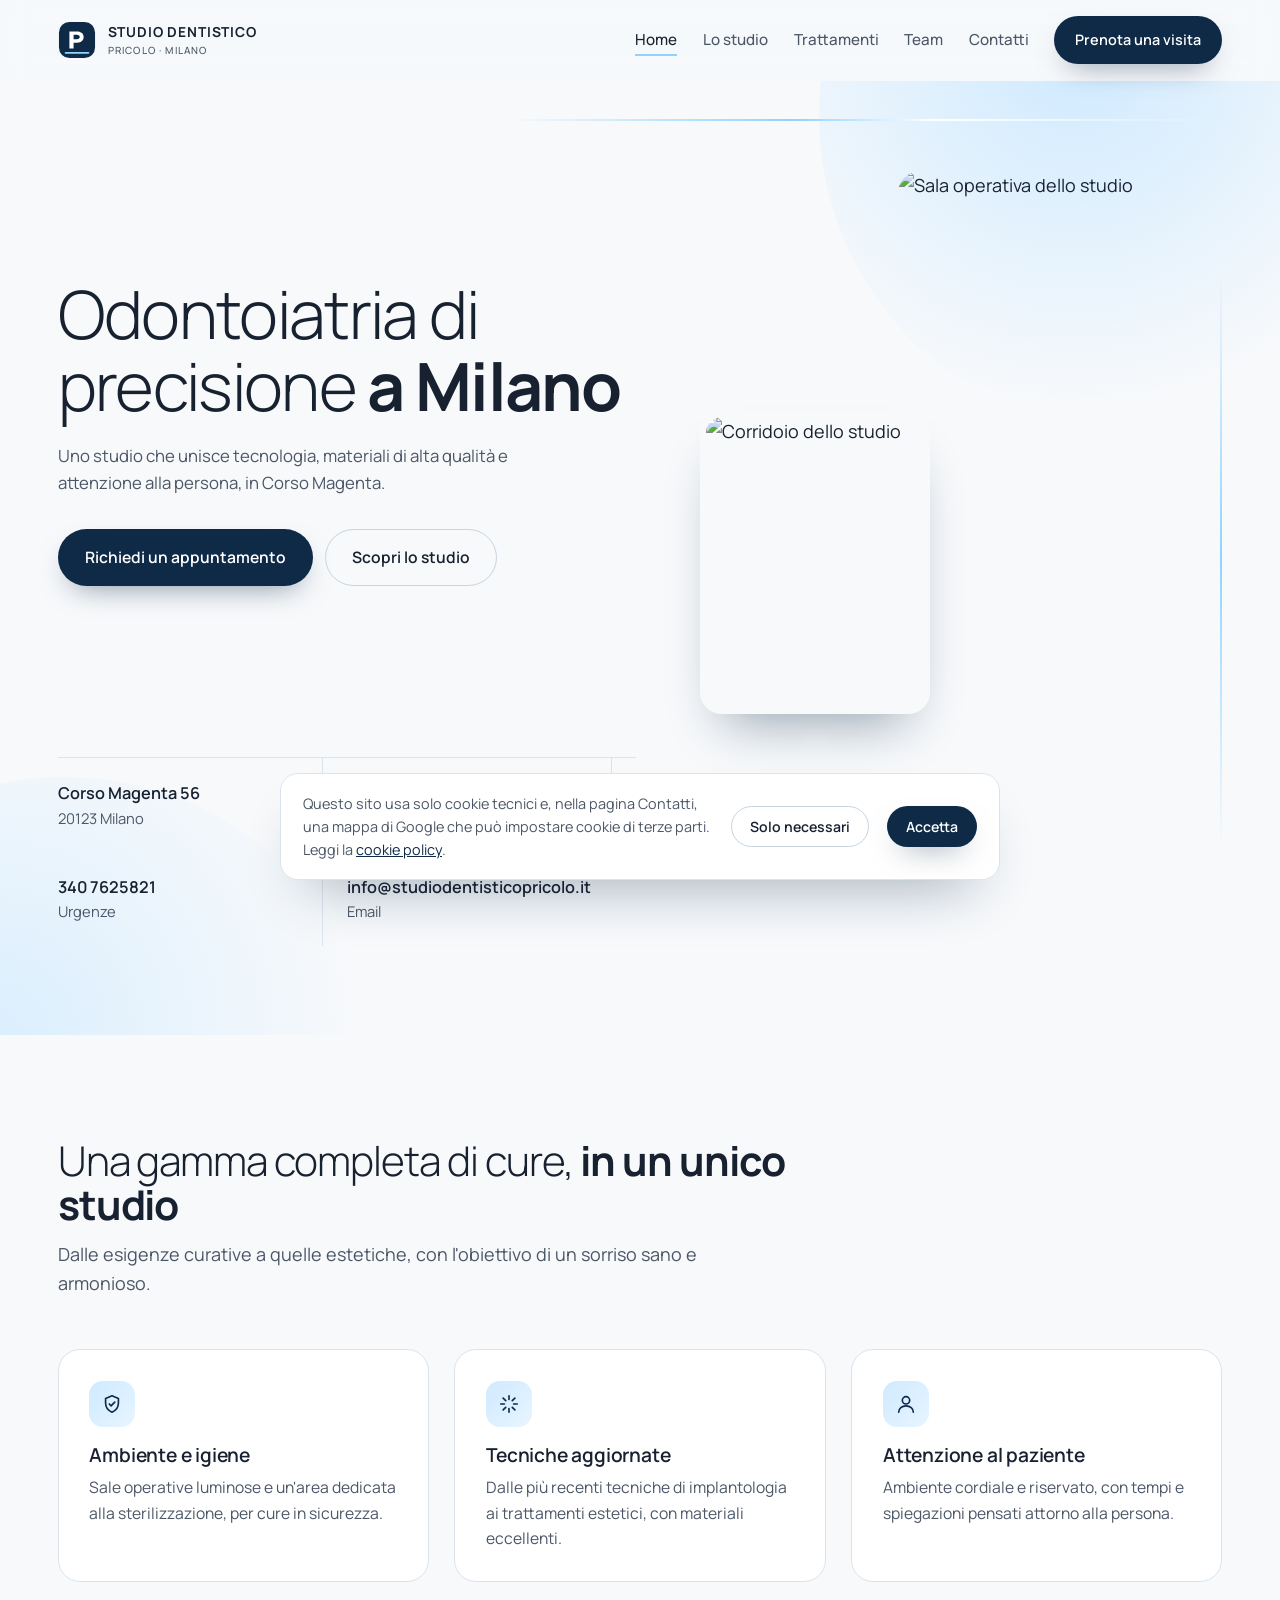
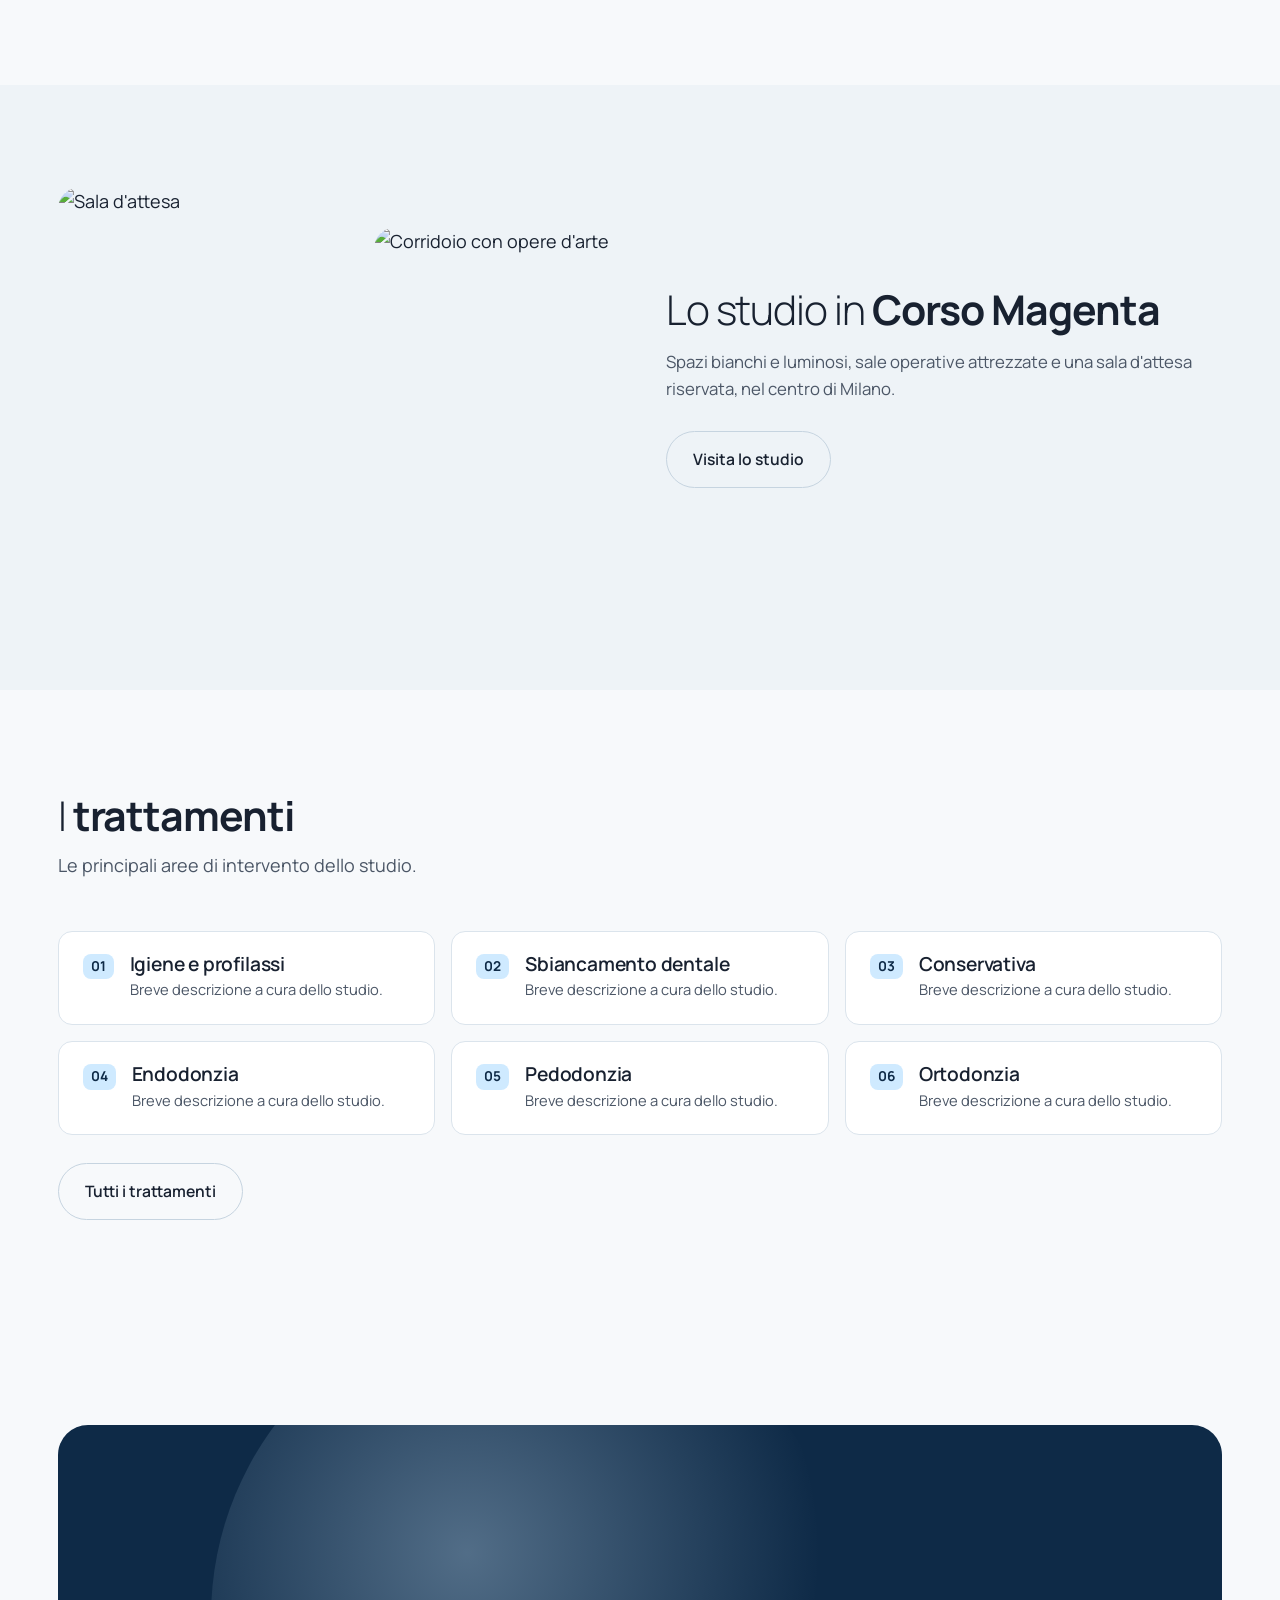
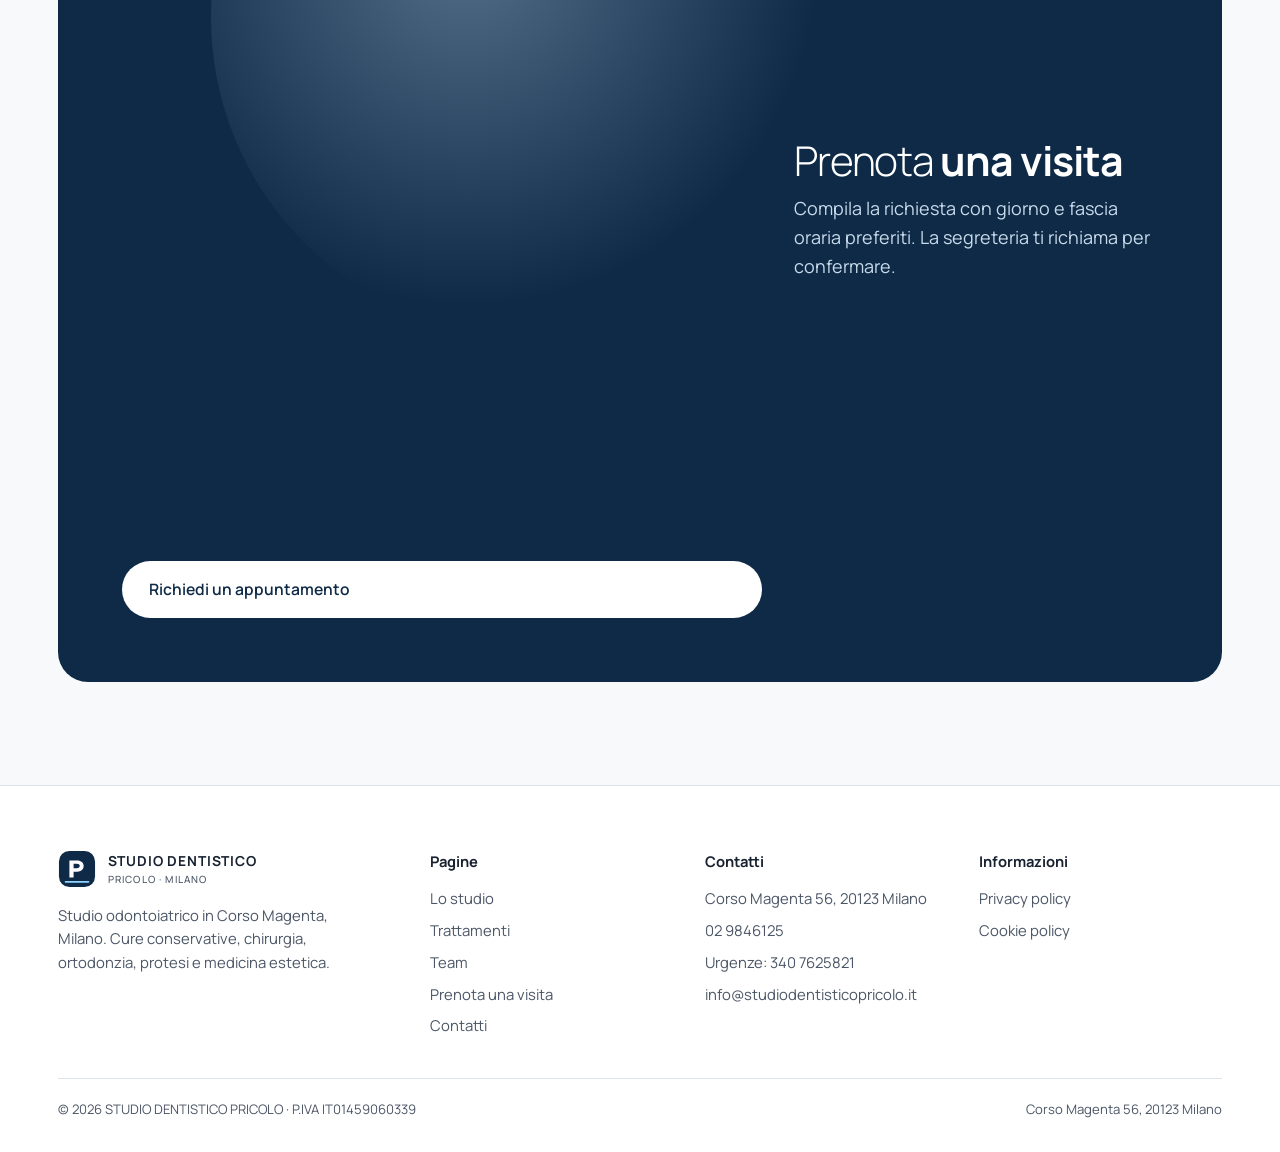
==== index.html @ 3f1c5a0d "Add files via upload" ====
<!DOCTYPE html>
<html lang="it">
<head>
<meta charset="UTF-8">
<meta name="viewport" content="width=device-width, initial-scale=1">
<title>Studio Dentistico Pricolo · Dentista in Corso Magenta, Milano</title>
<meta name="description" content="Studio odontoiatrico a Milano, Corso Magenta 56. Igiene, conservativa, implantologia, ortodonzia, protesi e medicina estetica.">
<link rel="icon" type="image/svg+xml" href="images/favicon.svg">
<link rel="icon" type="image/png" sizes="32x32" href="images/favicon-32.png">
<link rel="apple-touch-icon" href="images/apple-touch-icon.png">
<link rel="preconnect" href="https://fonts.googleapis.com"><link rel="preconnect" href="https://fonts.gstatic.com" crossorigin>
<link href="https://fonts.googleapis.com/css2?family=Manrope:wght@300;400;500;600;700&display=swap" rel="stylesheet">
<!-- STYLE:START -->
<style>
/* Studio Dentistico Pricolo: stile condiviso */
:root{
  --bg:#f7f9fb;--bg2:#eef3f7;--ink:#182130;--ink2:#4b5666;--line:#dbe4ec;
  --blue:#0e2a47;--sky:#8fd3ff;--sky2:#cfeaff;--white:#fff;
  --font:'Manrope',system-ui,-apple-system,'Segoe UI',Roboto,sans-serif;
  --r:22px;--rs:14px;
  --gutter:clamp(20px,4.5vw,72px);--wrap:1440px;
  --fs-h1:clamp(2.35rem,5.2vw,4.5rem);--fs-h2:clamp(1.8rem,3.2vw,2.9rem);--fs-h3:clamp(1.15rem,1.5vw,1.35rem);
  --fs:clamp(1rem,.95rem + .25vw,1.125rem);
  --sp:clamp(56px,8vw,128px);
}
*{box-sizing:border-box;margin:0;padding:0}
html{scroll-behavior:smooth;-webkit-text-size-adjust:100%}
body{font-family:var(--font);font-size:var(--fs);line-height:1.6;color:var(--ink);background:var(--bg);overflow-x:hidden}
img{max-width:100%;display:block}
a{color:inherit;text-decoration:none}
h1,h2,h3{line-height:1.08;letter-spacing:-.025em;font-weight:300}
h1{font-size:var(--fs-h1)}h2{font-size:var(--fs-h2)}h3{font-size:var(--fs-h3);font-weight:600;letter-spacing:-.01em}
h1 b,h2 b{font-weight:700}
p{max-width:62ch}
.wrap{width:min(100% - 2*var(--gutter),var(--wrap));margin-inline:auto}
.section{padding-block:var(--sp)}
.section.alt{background:var(--bg2)}
.lead{font-size:clamp(1.05rem,1.15vw,1.25rem);color:var(--ink2);margin-top:18px}
.muted{color:var(--ink2)}
.btn{display:inline-flex;align-items:center;gap:10px;padding:15px 26px;border-radius:999px;font-weight:600;font-size:.98rem;border:1.5px solid transparent;transition:transform .25s ease,background .25s ease,box-shadow .25s ease;cursor:pointer;font-family:inherit}
.btn:hover{transform:translateY(-2px)}
.btn.primary{background:var(--blue);color:#fff;box-shadow:0 12px 30px -14px rgba(14,42,71,.6)}
.btn.primary:hover{background:#153a5f}
.btn.ghost{border-color:#c6d4e0;color:var(--ink);background:transparent}
.btn.ghost:hover{background:#fff}
.btn.light{background:#fff;color:var(--blue)}
:focus-visible{outline:2px solid var(--sky);outline-offset:3px;border-radius:6px}
::selection{background:var(--sky2)}

/* Header */
.header{position:sticky;top:0;z-index:50;backdrop-filter:blur(14px);-webkit-backdrop-filter:blur(14px);background:rgba(247,249,251,.78);border-bottom:1px solid transparent;transition:border-color .3s}
.header.scrolled{border-bottom-color:var(--line)}
.header .wrap{display:flex;align-items:center;justify-content:space-between;min-height:80px;gap:24px}
.logo{display:flex;align-items:center;gap:12px;font-weight:700;letter-spacing:.06em;font-size:.86rem;text-transform:uppercase;white-space:nowrap}
.logo svg{width:38px;height:38px;flex:none}
.logo small{display:block;font-weight:500;letter-spacing:.12em;font-size:.62rem;color:var(--ink2)}
.nav{display:flex;align-items:center;gap:clamp(16px,2vw,34px);list-style:none;font-size:.95rem;font-weight:500}
.nav a{position:relative;padding:6px 0;color:var(--ink2);transition:color .2s}
.nav a::after{content:"";position:absolute;left:0;right:0;bottom:0;height:2px;background:var(--sky);transform:scaleX(0);transform-origin:left;transition:transform .3s}
.nav a:hover,.nav a.active{color:var(--ink)}
.nav a.active::after,.nav a:hover::after{transform:scaleX(1)}
.nav .btn{padding:11px 20px;font-size:.9rem}
.burger{display:none;width:44px;height:44px;border:0;background:transparent;cursor:pointer;flex-direction:column;justify-content:center;gap:6px;align-items:center}
.burger span{width:24px;height:2px;background:var(--ink);transition:.3s;display:block}
@media(max-width:960px){
  .burger{display:flex}
  .nav{position:fixed;inset:80px 0 0 0;background:var(--bg);flex-direction:column;align-items:flex-start;padding:28px var(--gutter);gap:22px;font-size:1.25rem;transform:translateX(100%);transition:transform .35s ease;overflow:auto}
  .nav.open{transform:none}
  .nav .btn{margin-top:10px;font-size:1rem}
  body.menu-open{overflow:hidden}
  .burger.open span:nth-child(1){transform:translateY(8px) rotate(45deg)}
  .burger.open span:nth-child(2){opacity:0}
  .burger.open span:nth-child(3){transform:translateY(-8px) rotate(-45deg)}
}

/* Hero */
.hero{position:relative;overflow:hidden;padding-block:clamp(48px,7vw,110px) clamp(56px,7vw,110px)}
.hero .wrap{display:grid;grid-template-columns:minmax(0,1.05fr) minmax(0,.95fr);gap:clamp(32px,5vw,80px);align-items:center;position:relative;z-index:1}
.hero .sub{margin-top:22px;font-size:clamp(1.05rem,1.2vw,1.25rem);color:var(--ink2);max-width:46ch}
.hero .btns{margin-top:32px;display:flex;gap:12px;flex-wrap:wrap}
.hero .pic{position:relative;aspect-ratio:1/1;max-height:600px}
.hero .pic img{position:absolute;object-fit:cover;border-radius:var(--r)}
.hero .p1{width:62%;height:100%;right:0;top:0}
.hero .p2{width:44%;height:58%;left:0;bottom:-4%;box-shadow:0 30px 50px -25px rgba(14,42,71,.45);border:6px solid var(--bg)}
.glow{position:absolute;width:min(60vw,640px);aspect-ratio:1;border-radius:50%;pointer-events:none;background:radial-gradient(circle at 40% 40%,var(--sky2) 0%,rgba(207,234,255,0) 65%);animation:drift 11s ease-in-out infinite alternate;z-index:0}
.glow.a{right:-14%;top:-30%}.glow.b{left:-20%;bottom:-40%;animation-delay:-5s;opacity:.7}
@keyframes drift{to{transform:translate(-6%,8%) scale(1.1)}}
.beam{position:absolute;height:2px;width:55%;left:40%;top:38px;background:linear-gradient(90deg,transparent,var(--sky) 40%,#fff 60%,transparent);z-index:0}
.beam.v{width:2px;height:60%;top:20%;left:auto;right:var(--gutter);background:linear-gradient(180deg,transparent,var(--sky),transparent)}
.strip{border-top:1px solid var(--line);display:grid;grid-template-columns:repeat(auto-fit,minmax(200px,1fr));gap:0}
.strip>div{padding:22px 24px 22px 0;margin-right:24px;border-right:1px solid var(--line);font-size:.92rem;color:var(--ink2)}
.strip>div:last-child{border:0}
.strip em{display:block;font-style:normal;color:var(--ink);font-weight:600;font-size:1.02rem}
@media(max-width:820px){.beam{display:none}.hero .wrap{grid-template-columns:1fr}.hero .pic{aspect-ratio:4/3;max-height:420px}.strip>div{border:0;margin:0;padding:12px 0}}
@media(prefers-reduced-motion:reduce){.glow{animation:none}.reveal{opacity:1;transform:none}}

/* Page hero (pagine interne) */
.page-hero{position:relative;overflow:hidden;padding-block:clamp(48px,6vw,96px) clamp(40px,5vw,72px)}
.page-hero .wrap{position:relative;z-index:1;display:grid;grid-template-columns:minmax(0,1.2fr) minmax(0,.8fr);gap:40px;align-items:end}
.page-hero .kicker{display:inline-block;font-size:.85rem;font-weight:600;color:var(--blue);background:var(--sky2);padding:6px 12px;border-radius:999px;margin-bottom:18px}
@media(max-width:820px){.page-hero .wrap{grid-template-columns:1fr}}

/* Griglie e card */
.grid{display:grid;gap:clamp(16px,2vw,28px)}
.g2{grid-template-columns:repeat(auto-fit,minmax(min(100%,320px),1fr))}
.g3{grid-template-columns:repeat(auto-fit,minmax(min(100%,280px),1fr))}
.g4{grid-template-columns:repeat(auto-fit,minmax(min(100%,230px),1fr))}
.card{background:#fff;border:1px solid var(--line);border-radius:var(--r);padding:clamp(22px,2.4vw,34px);transition:transform .3s,box-shadow .3s,border-color .3s}
.card:hover{transform:translateY(-4px);box-shadow:0 30px 50px -30px rgba(14,42,71,.35);border-color:#c8d9e8}
.card h3{margin-bottom:10px}
.card p{font-size:.98rem;color:var(--ink2)}
.icon{width:46px;height:46px;border-radius:14px;background:linear-gradient(135deg,var(--sky2),#e8f5ff);display:grid;place-items:center;margin-bottom:18px;color:var(--blue)}
.icon svg{width:22px;height:22px}
.split{display:grid;grid-template-columns:repeat(auto-fit,minmax(min(100%,380px),1fr));gap:clamp(28px,4vw,72px);align-items:center}
.split img{border-radius:var(--r);width:100%;height:100%;object-fit:cover;aspect-ratio:4/5;max-height:640px}
.split .stack{display:grid;grid-template-columns:1fr 1fr;gap:16px}
.split .stack img{aspect-ratio:3/4}
.split .stack img:nth-child(2){margin-top:40px}
.head{margin-bottom:clamp(28px,4vw,52px);max-width:760px}
.head p{margin-top:14px;color:var(--ink2)}
.list{list-style:none;display:grid;gap:12px;margin-top:22px}
.list li{display:flex;gap:12px;align-items:flex-start;color:var(--ink2)}
.list li::before{content:"";width:8px;height:8px;border-radius:50%;background:var(--sky);flex:none;margin-top:.55em}

/* Trattamenti */
.tlist{display:grid;grid-template-columns:repeat(auto-fit,minmax(min(100%,300px),1fr));gap:16px}
.treat{background:#fff;border:1px solid var(--line);border-radius:var(--rs);padding:22px 24px;display:flex;gap:16px;align-items:flex-start;transition:border-color .3s,transform .3s}
.treat:hover{border-color:var(--sky);transform:translateY(-3px)}
.treat .n{font-weight:700;color:var(--blue);font-size:.85rem;background:var(--sky2);border-radius:8px;padding:4px 8px;flex:none;line-height:1.3}
.treat p{font-size:.92rem;color:var(--ink2);margin-top:4px}

/* Team */
.member{text-align:left}
.member .ph{aspect-ratio:4/5;border-radius:var(--r);overflow:hidden;background:linear-gradient(160deg,#e6eef5,#f7f9fb);margin-bottom:16px}
.member .ph img,.member .ph svg{width:100%;height:100%;object-fit:cover}
.member h3{font-size:1.15rem}
.member p{color:var(--ink2);font-size:.95rem}

/* Form */
.form{display:grid;grid-template-columns:1fr 1fr;gap:18px;background:#fff;border:1px solid var(--line);border-radius:var(--r);padding:clamp(22px,3vw,40px)}
.form .full{grid-column:1/-1}
.form label{display:block;font-size:.88rem;font-weight:600;margin-bottom:8px}
.form input,.form select,.form textarea{width:100%;font:inherit;padding:14px 16px;border:1.5px solid var(--line);border-radius:12px;background:#fbfcfd;color:var(--ink);transition:border-color .2s,box-shadow .2s}
.form input:focus,.form select:focus,.form textarea:focus{border-color:var(--sky);box-shadow:0 0 0 4px rgba(143,211,255,.25);outline:0}
.form textarea{min-height:140px;resize:vertical}
.form .hint{font-size:.85rem;color:var(--ink2);margin-top:8px}
.form .check{display:flex;gap:10px;align-items:flex-start;font-size:.88rem;color:var(--ink2)}
.form .check input{width:auto;margin-top:4px}
.form .msg{grid-column:1/-1;font-size:.92rem;padding:12px 16px;border-radius:12px;display:none}
.form .msg.ok{display:block;background:#e8f7ee;color:#1f6b3a}
.form .msg.err{display:block;background:#fdecec;color:#9b2222}
.hp{position:absolute;left:-9999px;opacity:0;height:0;width:0}
@media(max-width:640px){.form{grid-template-columns:1fr}}

/* Contatti */
.info{display:grid;gap:22px}
.info .row{display:flex;gap:16px;align-items:flex-start}
.info .row .icon{margin:0;width:42px;height:42px;flex:none}
.info strong{display:block;font-weight:600}
.info a{color:var(--blue)}
.map{border-radius:var(--r);overflow:hidden;border:1px solid var(--line);aspect-ratio:16/10;min-height:320px}
.map iframe{width:100%;height:100%;border:0}
.hours{list-style:none;display:grid;gap:10px}
.hours li{display:flex;justify-content:space-between;border-bottom:1px solid var(--line);padding-bottom:10px;font-size:.98rem}
.hours span:last-child{color:var(--ink2)}

/* CTA */
.cta{position:relative;overflow:hidden;background:var(--blue);color:#fff;border-radius:calc(var(--r) + 8px);padding:clamp(40px,5vw,72px);display:grid;grid-template-columns:1fr auto;gap:32px;align-items:center}
.cta h2{font-weight:300}.cta h2 b{font-weight:700}
.cta p{color:#c8daea;margin-top:12px}
.cta .glow{opacity:.35}
.cta>*{position:relative;z-index:1}
@media(max-width:720px){.cta{grid-template-columns:1fr}}

/* Footer */
.footer{border-top:1px solid var(--line);padding-block:clamp(40px,5vw,72px) 32px;background:#fff}
.footer .cols{display:grid;grid-template-columns:1.4fr 1fr 1fr 1fr;gap:32px}
.footer h4{font-size:.92rem;font-weight:700;margin-bottom:14px}
.footer ul{list-style:none;display:grid;gap:8px;font-size:.93rem;color:var(--ink2)}
.footer a:hover{color:var(--ink)}
.footer .legal{margin-top:40px;padding-top:20px;border-top:1px solid var(--line);display:flex;justify-content:space-between;gap:16px;flex-wrap:wrap;font-size:.82rem;color:var(--ink2)}
@media(max-width:900px){.footer .cols{grid-template-columns:1fr 1fr}}
@media(max-width:520px){.footer .cols{grid-template-columns:1fr}}

/* Cookie banner */
.cookie{position:fixed;left:50%;bottom:20px;transform:translate(-50%,140%);width:min(92vw,720px);background:#fff;border:1px solid var(--line);border-radius:18px;padding:18px 22px;box-shadow:0 30px 60px -30px rgba(14,42,71,.45);z-index:90;display:flex;gap:18px;align-items:center;flex-wrap:wrap;transition:transform .5s cubic-bezier(.2,.8,.2,1);font-size:.9rem;color:var(--ink2)}
.cookie.show{transform:translate(-50%,0)}
.cookie p{flex:1 1 300px;max-width:none}
.cookie a{color:var(--blue);text-decoration:underline}
.cookie .btn{padding:10px 18px;font-size:.88rem}

/* Legali */
.legal-body{max-width:780px}
.legal-body h2{font-size:1.5rem;font-weight:600;margin:38px 0 12px;letter-spacing:-.01em}
.legal-body p,.legal-body li{color:var(--ink2);margin-bottom:12px}
.legal-body ul{padding-left:20px}

/* Reveal */
.reveal{opacity:0;transform:translateY(22px);transition:opacity .7s ease,transform .7s ease}
.reveal.in{opacity:1;transform:none}
.reveal.d1{transition-delay:.1s}.reveal.d2{transition-delay:.2s}.reveal.d3{transition-delay:.3s}
.note{font-size:.85rem;color:#8a5a00;background:#fff6e0;border:1px dashed #f0d28a;border-radius:10px;padding:8px 12px;display:inline-block}

</style>
<!-- STYLE:END -->
</head>
<body>
<header class="header"><div class="wrap">
<a class="logo" href="index.html" aria-label="Studio Dentistico Pricolo"><svg viewBox="0 0 40 40" fill="none" xmlns="http://www.w3.org/2000/svg" aria-hidden="true"><rect x="1" y="1" width="38" height="38" rx="11" fill="#0e2a47"/><path d="M12 29V11h8.2c4.2 0 6.8 2.4 6.8 5.9s-2.6 5.9-6.8 5.9H16.4V29H12zm4.4-9.8h3.5c1.9 0 3-1 3-2.3s-1.1-2.3-3-2.3h-3.5v4.6z" fill="#fff"/><path d="M8 33.5h24" stroke="#8fd3ff" stroke-width="2" stroke-linecap="round"/></svg><span>Studio Dentistico<small>Pricolo · Milano</small></span></a>
<button class="burger" aria-label="Apri menu" aria-expanded="false"><span></span><span></span><span></span></button>
<ul class="nav"><li><a href="index.html">Home</a></li><li><a href="studio.html">Lo studio</a></li><li><a href="trattamenti.html">Trattamenti</a></li><li><a href="team.html">Team</a></li><li><a href="contatti.html">Contatti</a></li><li><a class="btn primary" href="prenota.html">Prenota una visita</a></li></ul>
</div></header>
<main>

<section class="hero"><div class="glow a"></div><div class="glow b"></div><div class="beam"></div><div class="beam v"></div>
<div class="wrap">
<div><h1>Odontoiatria di precisione <b>a Milano</b></h1>
<p class="sub">Uno studio che unisce tecnologia, materiali di alta qualità e attenzione alla persona, in Corso Magenta.</p>
<div class="btns"><a class="btn primary" href="prenota.html">Richiedi un appuntamento</a><a class="btn ghost" href="studio.html">Scopri lo studio</a></div></div>
<div class="pic"><img class="p1" src="images/studio-riunito.jpg" alt="Sala operativa dello studio"><img class="p2" src="images/corridoio.jpg" alt="Corridoio dello studio"></div>
</div>
<div class="wrap" style="margin-top:clamp(40px,5vw,72px)"><div class="strip"><div><em>Corso Magenta 56</em>20123 Milano</div><div><em>02 9846125</em>Segreteria</div><div><em>340 7625821</em>Urgenze</div><div><em data-email></em>Email</div></div></div>
</section>

<section class="section"><div class="wrap">
<div class="head reveal"><h2>Una gamma completa di cure, <b>in un unico studio</b></h2><p>Dalle esigenze curative a quelle estetiche, con l'obiettivo di un sorriso sano e armonioso.</p></div>
<div class="grid g3">
<div class="card reveal"><div class="icon"><svg viewBox="0 0 24 24" fill="none" stroke="currentColor" stroke-width="1.8" stroke-linecap="round" stroke-linejoin="round"><path d="M12 3l7 3v5c0 5-3.5 8.5-7 10-3.5-1.5-7-5-7-10V6l7-3z"/><path d="M9 12l2 2 4-4"/></svg></div><h3>Ambiente e igiene</h3><p>Sale operative luminose e un'area dedicata alla sterilizzazione, per cure in sicurezza.</p></div>
<div class="card reveal d1"><div class="icon"><svg viewBox="0 0 24 24" fill="none" stroke="currentColor" stroke-width="1.8" stroke-linecap="round" stroke-linejoin="round"><path d="M12 3v4M12 17v4M3 12h4M17 12h4M5.6 5.6l2.8 2.8M15.6 15.6l2.8 2.8M18.4 5.6l-2.8 2.8M8.4 15.6l-2.8 2.8"/></svg></div><h3>Tecniche aggiornate</h3><p>Dalle più recenti tecniche di implantologia ai trattamenti estetici, con materiali eccellenti.</p></div>
<div class="card reveal d2"><div class="icon"><svg viewBox="0 0 24 24" fill="none" stroke="currentColor" stroke-width="1.8" stroke-linecap="round" stroke-linejoin="round"><circle cx="12" cy="8" r="4"/><path d="M4 21c0-4 3.6-7 8-7s8 3 8 7"/></svg></div><h3>Attenzione al paziente</h3><p>Ambiente cordiale e riservato, con tempi e spiegazioni pensati attorno alla persona.</p></div>
</div></div></section>

<section class="section alt"><div class="wrap">
<div class="split">
<div class="stack reveal"><img src="images/sala-attesa.jpg" alt="Sala d'attesa"><img src="images/corridoio-quadro.jpg" alt="Corridoio con opere d'arte"></div>
<div class="reveal d1"><h2>Lo studio in <b>Corso Magenta</b></h2><p class="lead">Spazi bianchi e luminosi, sale operative attrezzate e una sala d'attesa riservata, nel centro di Milano.</p>
<a class="btn ghost" href="studio.html" style="margin-top:28px">Visita lo studio</a></div>
</div></div></section>

<section class="section"><div class="wrap">
<div class="head reveal"><h2>I <b>trattamenti</b></h2><p>Le principali aree di intervento dello studio.</p></div>
<div class="tlist"><div class="treat reveal"><span class="n">01</span><div><h3>Igiene e profilassi</h3><p>Breve descrizione a cura dello studio.</p></div></div><div class="treat reveal"><span class="n">02</span><div><h3>Sbiancamento dentale</h3><p>Breve descrizione a cura dello studio.</p></div></div><div class="treat reveal"><span class="n">03</span><div><h3>Conservativa</h3><p>Breve descrizione a cura dello studio.</p></div></div><div class="treat reveal"><span class="n">04</span><div><h3>Endodonzia</h3><p>Breve descrizione a cura dello studio.</p></div></div><div class="treat reveal"><span class="n">05</span><div><h3>Pedodonzia</h3><p>Breve descrizione a cura dello studio.</p></div></div><div class="treat reveal"><span class="n">06</span><div><h3>Ortodonzia</h3><p>Breve descrizione a cura dello studio.</p></div></div></div>
<div style="margin-top:28px"><a class="btn ghost" href="trattamenti.html">Tutti i trattamenti</a></div>
</div></section>
<section class="section"><div class="wrap"><div class="cta reveal"><div class="glow a"></div><div><h2>Prenota <b>una visita</b></h2><p>Compila la richiesta con giorno e fascia oraria preferiti. La segreteria ti richiama per confermare.</p></div><a class="btn light" href="prenota.html">Richiedi un appuntamento</a></div></div></section>
</main>
<footer class="footer"><div class="wrap">
<div class="cols">
<div><a class="logo" href="index.html"><svg viewBox="0 0 40 40" fill="none" xmlns="http://www.w3.org/2000/svg" aria-hidden="true"><rect x="1" y="1" width="38" height="38" rx="11" fill="#0e2a47"/><path d="M12 29V11h8.2c4.2 0 6.8 2.4 6.8 5.9s-2.6 5.9-6.8 5.9H16.4V29H12zm4.4-9.8h3.5c1.9 0 3-1 3-2.3s-1.1-2.3-3-2.3h-3.5v4.6z" fill="#fff"/><path d="M8 33.5h24" stroke="#8fd3ff" stroke-width="2" stroke-linecap="round"/></svg><span>Studio Dentistico<small>Pricolo · Milano</small></span></a>
<p class="muted" style="margin-top:16px;font-size:.93rem;max-width:34ch">Studio odontoiatrico in Corso Magenta, Milano. Cure conservative, chirurgia, ortodonzia, protesi e medicina estetica.</p></div>
<div><h4>Pagine</h4><ul><li><a href="studio.html">Lo studio</a></li><li><a href="trattamenti.html">Trattamenti</a></li><li><a href="team.html">Team</a></li><li><a href="prenota.html">Prenota una visita</a></li><li><a href="contatti.html">Contatti</a></li></ul></div>
<div><h4>Contatti</h4><ul><li>Corso Magenta 56, 20123 Milano</li><li><a href="tel:+3929846125">02 9846125</a></li><li>Urgenze: <a href="tel:+393407625821">340 7625821</a></li><li><a data-email href="#"></a></li></ul></div>
<div><h4>Informazioni</h4><ul><li><a href="privacy.html">Privacy policy</a></li><li><a href="cookie-policy.html">Cookie policy</a></li></ul></div>
</div>
<div class="legal"><span>© <span data-year></span> STUDIO DENTISTICO PRICOLO · P.IVA IT01459060339</span><span>Corso Magenta 56, 20123 Milano</span></div>
</div></footer>
<div class="cookie" role="dialog" aria-live="polite"><p>Questo sito usa solo cookie tecnici e, nella pagina Contatti, una mappa di Google che può impostare cookie di terze parti. Leggi la <a href="cookie-policy.html">cookie policy</a>.</p><button class="btn ghost" data-consent="essential">Solo necessari</button><button class="btn primary" data-consent="all">Accetta</button></div>
<!-- SCRIPT:START -->
<script>
/* Studio Dentistico Pricolo: script condiviso */
(function(){
  // Header e menu mobile
  var header=document.querySelector('.header');
  var burger=document.querySelector('.burger');
  var nav=document.querySelector('.nav');
  function onScroll(){ if(header) header.classList.toggle('scrolled',window.scrollY>10); }
  window.addEventListener('scroll',onScroll,{passive:true}); onScroll();
  if(burger&&nav){
    burger.addEventListener('click',function(){
      var open=nav.classList.toggle('open');
      burger.classList.toggle('open',open);
      document.body.classList.toggle('menu-open',open);
      burger.setAttribute('aria-expanded',open?'true':'false');
    });
  }
  // Voce di menu attiva
  var here=location.pathname.split('/').pop()||'index.html';
  document.querySelectorAll('.nav a').forEach(function(a){
    var href=a.getAttribute('href');
    if(href===here||(here==='index.html'&&href==='index.html')) a.classList.add('active');
  });

  // Reveal allo scroll
  var els=document.querySelectorAll('.reveal');
  if('IntersectionObserver' in window){
    var io=new IntersectionObserver(function(entries){
      entries.forEach(function(e){ if(e.isIntersecting){ e.target.classList.add('in'); io.unobserve(e.target);} });
    },{threshold:.12});
    els.forEach(function(el){ io.observe(el); });
  } else { els.forEach(function(el){ el.classList.add('in'); }); }

  // Email composta lato client (anti spam)
  var user='info', domain='studiodentisticopricolo.it';
  var email=user+'@'+domain;
  document.querySelectorAll('[data-email]').forEach(function(el){
    el.textContent=email;
    if(el.tagName==='A') el.setAttribute('href','mailto:'+email);
  });

  // Modulo FormSubmit
  var form=document.querySelector('form[data-formsubmit]');
  if(form){
    form.setAttribute('action','https://formsubmit.co/'+email);
    var msg=form.querySelector('.msg');
    form.addEventListener('submit',function(ev){
      var hp=form.querySelector('input[name="_honey"]');
      if(hp&&hp.value){ ev.preventDefault(); return; }
      var priv=form.querySelector('input[name="privacy"]');
      if(priv&&!priv.checked){
        ev.preventDefault();
        if(msg){ msg.className='msg err'; msg.textContent='Per inviare la richiesta serve il consenso al trattamento dei dati.'; }
        return;
      }
      var next=form.querySelector('input[name="_next"]');
      if(next){
        var base=location.href.replace(/[^\/]*$/,'');
        next.value=base+'grazie.html';
      }
    });
  }

  // Cookie banner
  var KEY='sdp_cookie_consent';
  var banner=document.querySelector('.cookie');
  if(banner){
    var seen=null;
    try{ seen=localStorage.getItem(KEY); }catch(e){}
    if(!seen){ setTimeout(function(){ banner.classList.add('show'); },800); }
    banner.querySelectorAll('[data-consent]').forEach(function(b){
      b.addEventListener('click',function(){
        try{ localStorage.setItem(KEY,b.getAttribute('data-consent')); }catch(e){}
        banner.classList.remove('show');
      });
    });
  }

  // Anno nel footer
  document.querySelectorAll('[data-year]').forEach(function(el){ el.textContent=new Date().getFullYear(); });
})();

</script>
<!-- SCRIPT:END -->
</body>
</html>
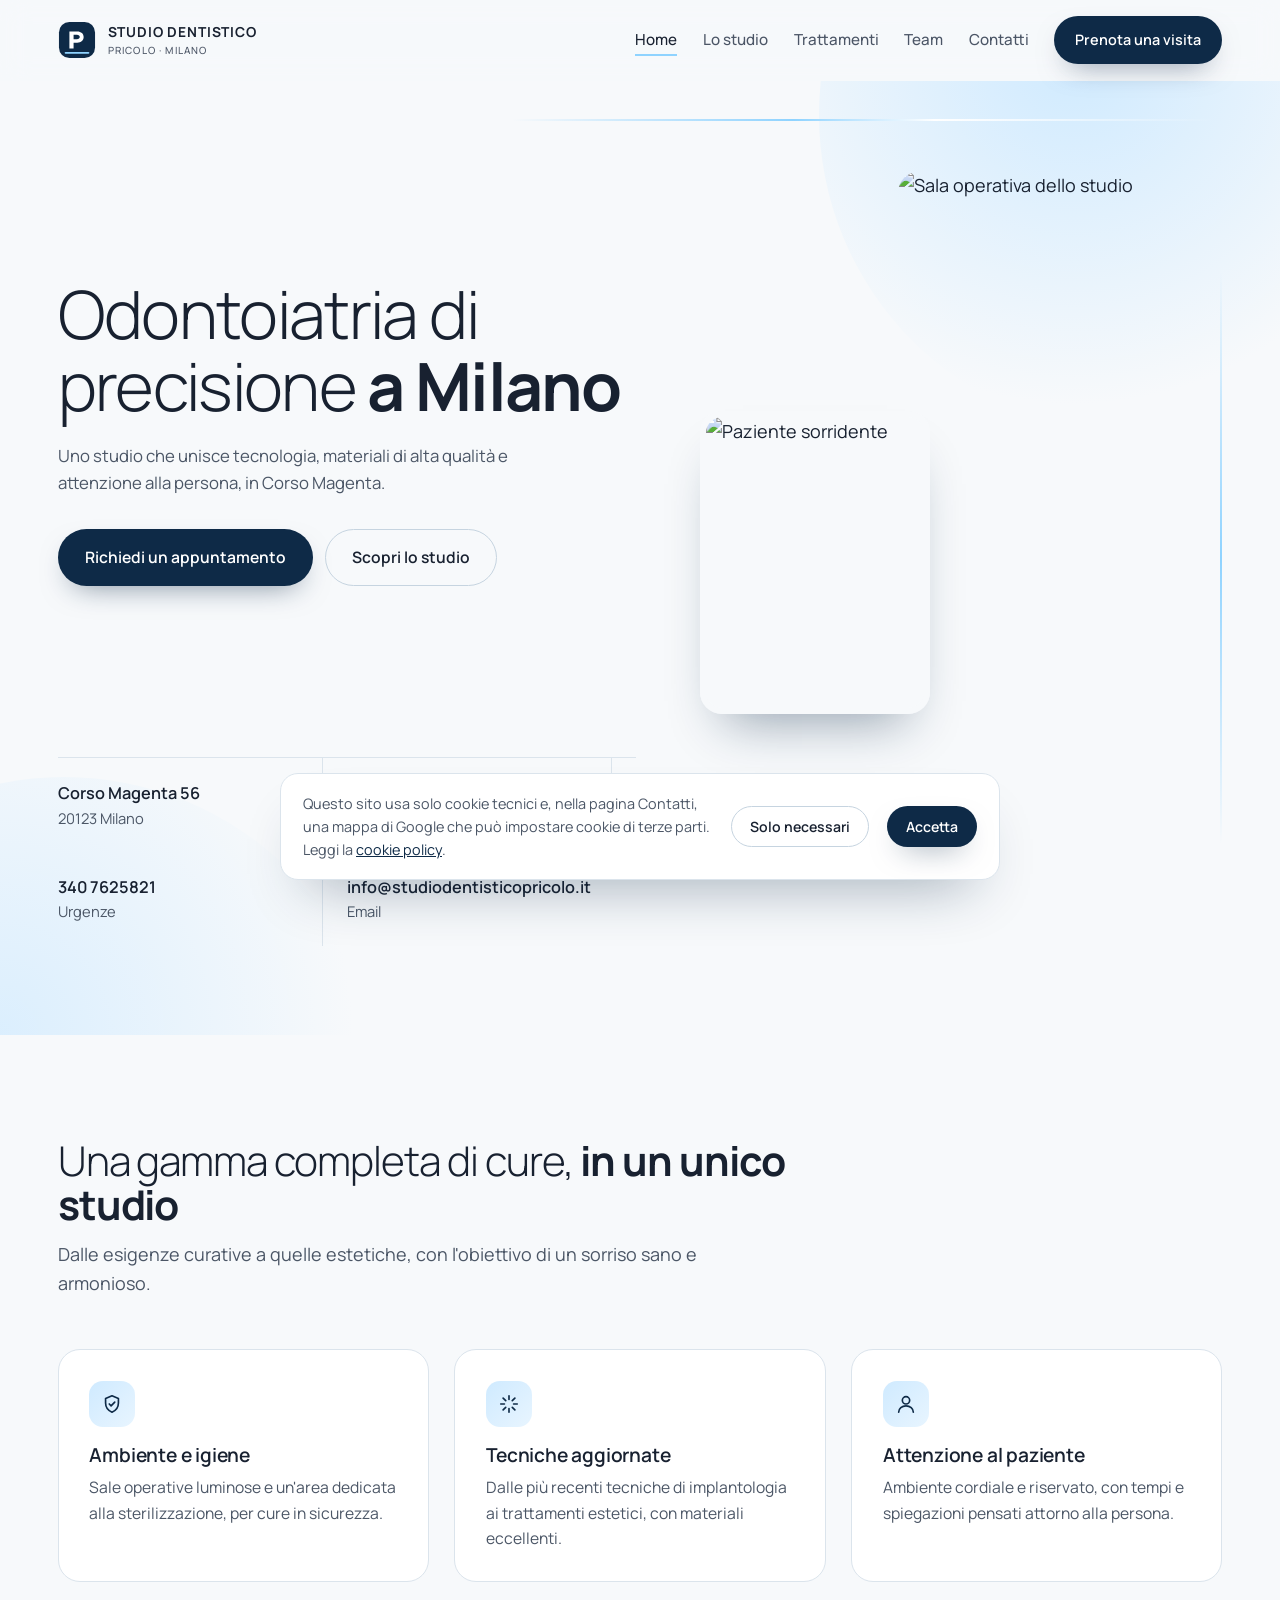
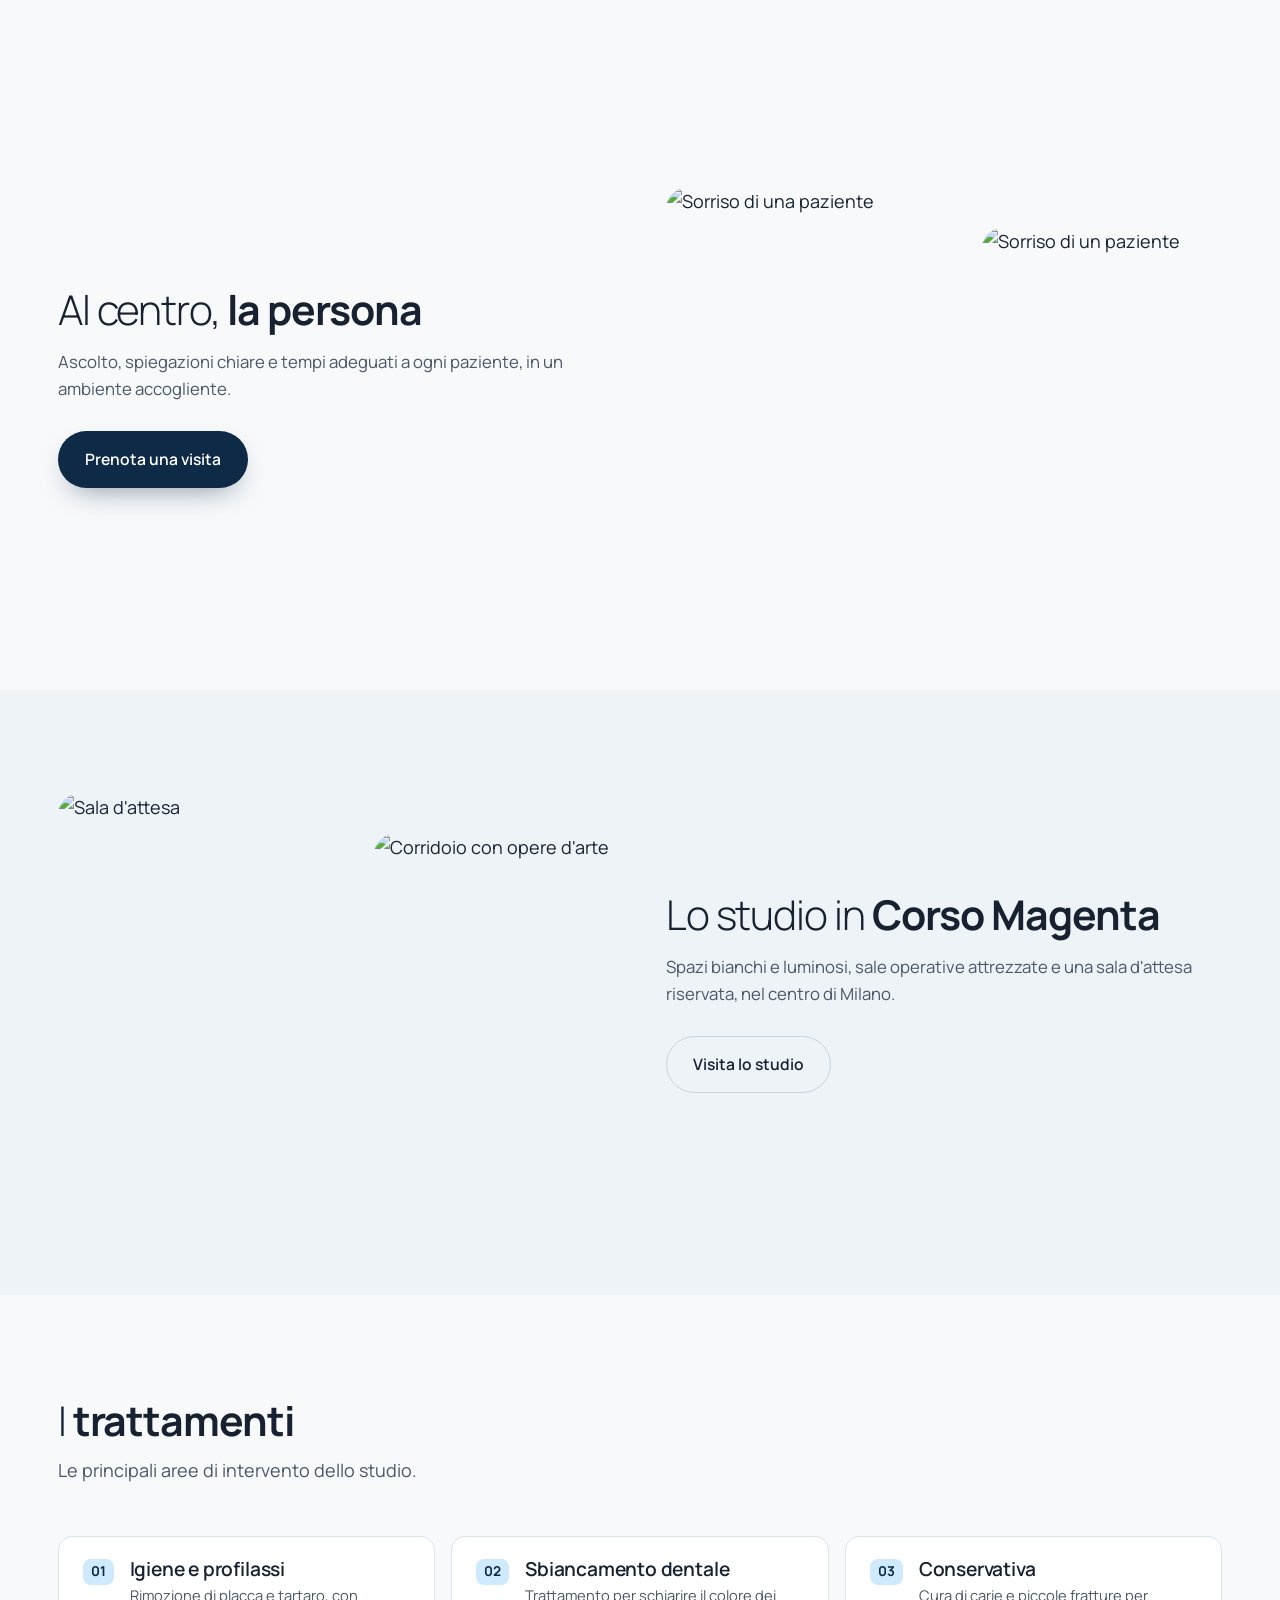
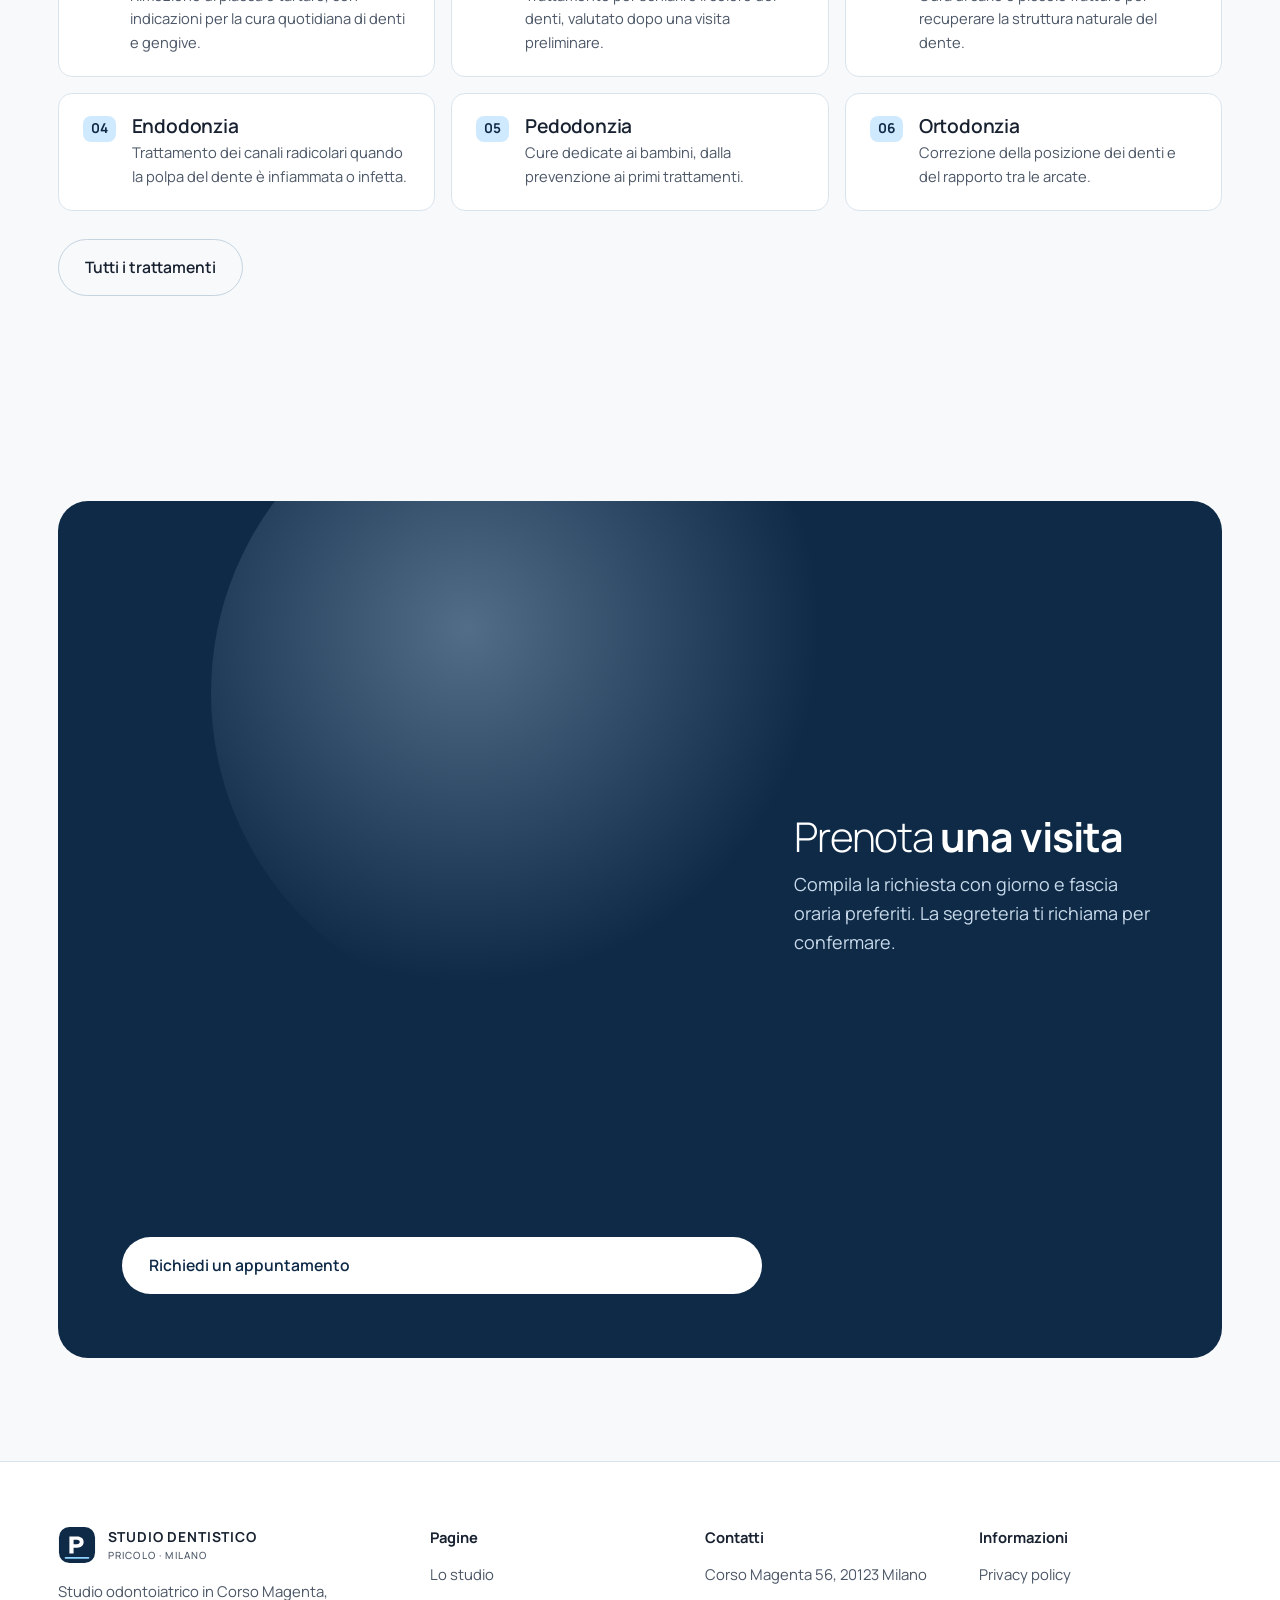
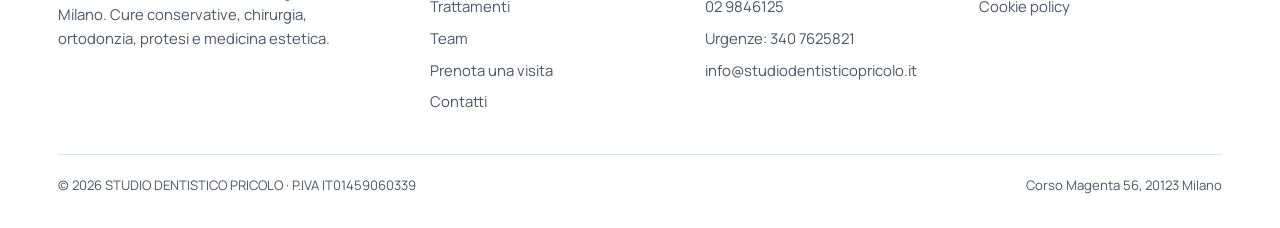
==== commit 0560a2d0: "Add files via upload" ====
--- a/index.html
+++ b/index.html
@@ -5,8 +5,8 @@
 <meta name="viewport" content="width=device-width, initial-scale=1">
 <title>Studio Dentistico Pricolo · Dentista in Corso Magenta, Milano</title>
 <meta name="description" content="Studio odontoiatrico a Milano, Corso Magenta 56. Igiene, conservativa, implantologia, ortodonzia, protesi e medicina estetica.">
-<link rel="icon" type="image/svg+xml" href="images/favicon.svg">
-<link rel="icon" type="image/png" sizes="32x32" href="images/favicon-32.png">
+<link rel="icon" type="image/svg+xml" href="assets/images/favicon.svg">
+<link rel="icon" type="image/png" sizes="32x32" href="assets/images/favicon-32.png">
 <link rel="apple-touch-icon" href="images/apple-touch-icon.png">
 <link rel="preconnect" href="https://fonts.googleapis.com"><link rel="preconnect" href="https://fonts.gstatic.com" crossorigin>
 <link href="https://fonts.googleapis.com/css2?family=Manrope:wght@300;400;500;600;700&display=swap" rel="stylesheet">
@@ -201,6 +201,29 @@
 .reveal.d1{transition-delay:.1s}.reveal.d2{transition-delay:.2s}.reveal.d3{transition-delay:.3s}
 .note{font-size:.85rem;color:#8a5a00;background:#fff6e0;border:1px dashed #f0d28a;border-radius:10px;padding:8px 12px;display:inline-block}
 
+/* Team: card espandibili */
+.grid.team{align-items:start;grid-template-columns:repeat(3,minmax(0,1fr))}
+@media(max-width:900px){.grid.team{grid-template-columns:repeat(2,minmax(0,1fr))}}
+@media(max-width:560px){.grid.team{grid-template-columns:1fr}}
+.person{background:transparent;border:1px solid transparent;border-radius:calc(var(--r) + 6px);padding:10px;transition:background .35s,box-shadow .35s,transform .35s,border-color .35s}
+.person-btn{all:unset;display:block;width:100%;cursor:pointer;border-radius:var(--r)}
+.person-btn:focus-visible{outline:2px solid var(--sky);outline-offset:4px}
+.person .ph{position:relative;aspect-ratio:4/5;border-radius:var(--r);overflow:hidden;background:linear-gradient(160deg,#e6eef5,#f7f9fb);margin-bottom:16px}
+.person .ph img,.person .ph svg{width:100%;height:100%;object-fit:cover;transition:transform .6s ease}
+.person:hover .ph img,.person:hover .ph svg{transform:scale(1.03)}
+.person h3{font-size:1.15rem;padding-inline:4px}
+.person-btn>p{color:var(--ink2);font-size:.95rem;padding-inline:4px}
+.plus{position:absolute;right:14px;bottom:14px;width:42px;height:42px;border-radius:50%;background:rgba(255,255,255,.9);backdrop-filter:blur(6px);box-shadow:0 8px 20px -8px rgba(14,42,71,.4);transition:transform .35s,background .35s}
+.plus::before,.plus::after{content:"";position:absolute;left:50%;top:50%;width:14px;height:2px;background:var(--blue);transform:translate(-50%,-50%)}
+.plus::after{transform:translate(-50%,-50%) rotate(90deg)}
+.bio{display:grid;grid-template-rows:0fr;transition:grid-template-rows .45s ease}
+.bio>div{overflow:hidden}
+.bio p{padding:14px 4px 6px;margin-top:12px;border-top:1px solid var(--line);color:var(--ink2);font-size:.95rem}
+.person.open{background:#fff;border-color:var(--line);box-shadow:0 30px 60px -30px rgba(14,42,71,.35);transform:translateY(-6px)}
+.person.open .bio{grid-template-rows:1fr}
+.person.open .plus{transform:rotate(45deg);background:var(--sky2)}
+@media(prefers-reduced-motion:reduce){.person,.bio,.plus{transition:none}}
+
 </style>
 <!-- STYLE:END -->
 </head>
@@ -217,7 +240,7 @@
 <div><h1>Odontoiatria di precisione <b>a Milano</b></h1>
 <p class="sub">Uno studio che unisce tecnologia, materiali di alta qualità e attenzione alla persona, in Corso Magenta.</p>
 <div class="btns"><a class="btn primary" href="prenota.html">Richiedi un appuntamento</a><a class="btn ghost" href="studio.html">Scopri lo studio</a></div></div>
-<div class="pic"><img class="p1" src="images/studio-riunito.jpg" alt="Sala operativa dello studio"><img class="p2" src="images/corridoio.jpg" alt="Corridoio dello studio"></div>
+<div class="pic"><img class="p1" src="assets/images/studio-riunito.jpg" alt="Sala operativa dello studio"><img class="p2" src="assets/images/sorriso-1.jpg" alt="Paziente sorridente"></div>
 </div>
 <div class="wrap" style="margin-top:clamp(40px,5vw,72px)"><div class="strip"><div><em>Corso Magenta 56</em>20123 Milano</div><div><em>02 9846125</em>Segreteria</div><div><em>340 7625821</em>Urgenze</div><div><em data-email></em>Email</div></div></div>
 </section>
@@ -230,16 +253,22 @@
 <div class="card reveal d2"><div class="icon"><svg viewBox="0 0 24 24" fill="none" stroke="currentColor" stroke-width="1.8" stroke-linecap="round" stroke-linejoin="round"><circle cx="12" cy="8" r="4"/><path d="M4 21c0-4 3.6-7 8-7s8 3 8 7"/></svg></div><h3>Attenzione al paziente</h3><p>Ambiente cordiale e riservato, con tempi e spiegazioni pensati attorno alla persona.</p></div>
 </div></div></section>
 
+<section class="section"><div class="wrap">
+<div class="split">
+<div class="reveal"><h2>Al centro, <b>la persona</b></h2><p class="lead">Ascolto, spiegazioni chiare e tempi adeguati a ogni paziente, in un ambiente accogliente.</p>
+<a class="btn primary" href="prenota.html" style="margin-top:28px">Prenota una visita</a></div>
+<div class="stack reveal d1"><img src="assets/images/sorriso-2.jpg" alt="Sorriso di una paziente"><img src="assets/images/sorriso-3.jpg" alt="Sorriso di un paziente"></div>
+</div></div></section>
 <section class="section alt"><div class="wrap">
 <div class="split">
-<div class="stack reveal"><img src="images/sala-attesa.jpg" alt="Sala d'attesa"><img src="images/corridoio-quadro.jpg" alt="Corridoio con opere d'arte"></div>
+<div class="stack reveal"><img src="assets/images/sala-attesa.jpg" alt="Sala d'attesa"><img src="assets/images/corridoio-quadro.jpg" alt="Corridoio con opere d'arte"></div>
 <div class="reveal d1"><h2>Lo studio in <b>Corso Magenta</b></h2><p class="lead">Spazi bianchi e luminosi, sale operative attrezzate e una sala d'attesa riservata, nel centro di Milano.</p>
 <a class="btn ghost" href="studio.html" style="margin-top:28px">Visita lo studio</a></div>
 </div></div></section>
 
 <section class="section"><div class="wrap">
 <div class="head reveal"><h2>I <b>trattamenti</b></h2><p>Le principali aree di intervento dello studio.</p></div>
-<div class="tlist"><div class="treat reveal"><span class="n">01</span><div><h3>Igiene e profilassi</h3><p>Breve descrizione a cura dello studio.</p></div></div><div class="treat reveal"><span class="n">02</span><div><h3>Sbiancamento dentale</h3><p>Breve descrizione a cura dello studio.</p></div></div><div class="treat reveal"><span class="n">03</span><div><h3>Conservativa</h3><p>Breve descrizione a cura dello studio.</p></div></div><div class="treat reveal"><span class="n">04</span><div><h3>Endodonzia</h3><p>Breve descrizione a cura dello studio.</p></div></div><div class="treat reveal"><span class="n">05</span><div><h3>Pedodonzia</h3><p>Breve descrizione a cura dello studio.</p></div></div><div class="treat reveal"><span class="n">06</span><div><h3>Ortodonzia</h3><p>Breve descrizione a cura dello studio.</p></div></div></div>
+<div class="tlist"><div class="treat reveal"><span class="n">01</span><div><h3>Igiene e profilassi</h3><p>Rimozione di placca e tartaro, con indicazioni per la cura quotidiana di denti e gengive.</p></div></div><div class="treat reveal"><span class="n">02</span><div><h3>Sbiancamento dentale</h3><p>Trattamento per schiarire il colore dei denti, valutato dopo una visita preliminare.</p></div></div><div class="treat reveal"><span class="n">03</span><div><h3>Conservativa</h3><p>Cura di carie e piccole fratture per recuperare la struttura naturale del dente.</p></div></div><div class="treat reveal"><span class="n">04</span><div><h3>Endodonzia</h3><p>Trattamento dei canali radicolari quando la polpa del dente è infiammata o infetta.</p></div></div><div class="treat reveal"><span class="n">05</span><div><h3>Pedodonzia</h3><p>Cure dedicate ai bambini, dalla prevenzione ai primi trattamenti.</p></div></div><div class="treat reveal"><span class="n">06</span><div><h3>Ortodonzia</h3><p>Correzione della posizione dei denti e del rapporto tra le arcate.</p></div></div></div>
 <div style="margin-top:28px"><a class="btn ghost" href="trattamenti.html">Tutti i trattamenti</a></div>
 </div></section>
 <section class="section"><div class="wrap"><div class="cta reveal"><div class="glow a"></div><div><h2>Prenota <b>una visita</b></h2><p>Compila la richiesta con giorno e fascia oraria preferiti. La segreteria ti richiama per confermare.</p></div><a class="btn light" href="prenota.html">Richiedi un appuntamento</a></div></div></section>
@@ -334,6 +363,19 @@
     });
   }
 
+
+  // Team: apertura card
+  var people=document.querySelectorAll('.person');
+  people.forEach(function(card){
+    var btn=card.querySelector('.person-btn');
+    if(!btn) return;
+    btn.addEventListener('click',function(){
+      var willOpen=!card.classList.contains('open');
+      people.forEach(function(c){ c.classList.remove('open'); var b=c.querySelector('.person-btn'); if(b) b.setAttribute('aria-expanded','false'); });
+      if(willOpen){ card.classList.add('open'); btn.setAttribute('aria-expanded','true'); }
+    });
+  });
+
   // Anno nel footer
   document.querySelectorAll('[data-year]').forEach(function(el){ el.textContent=new Date().getFullYear(); });
 })();
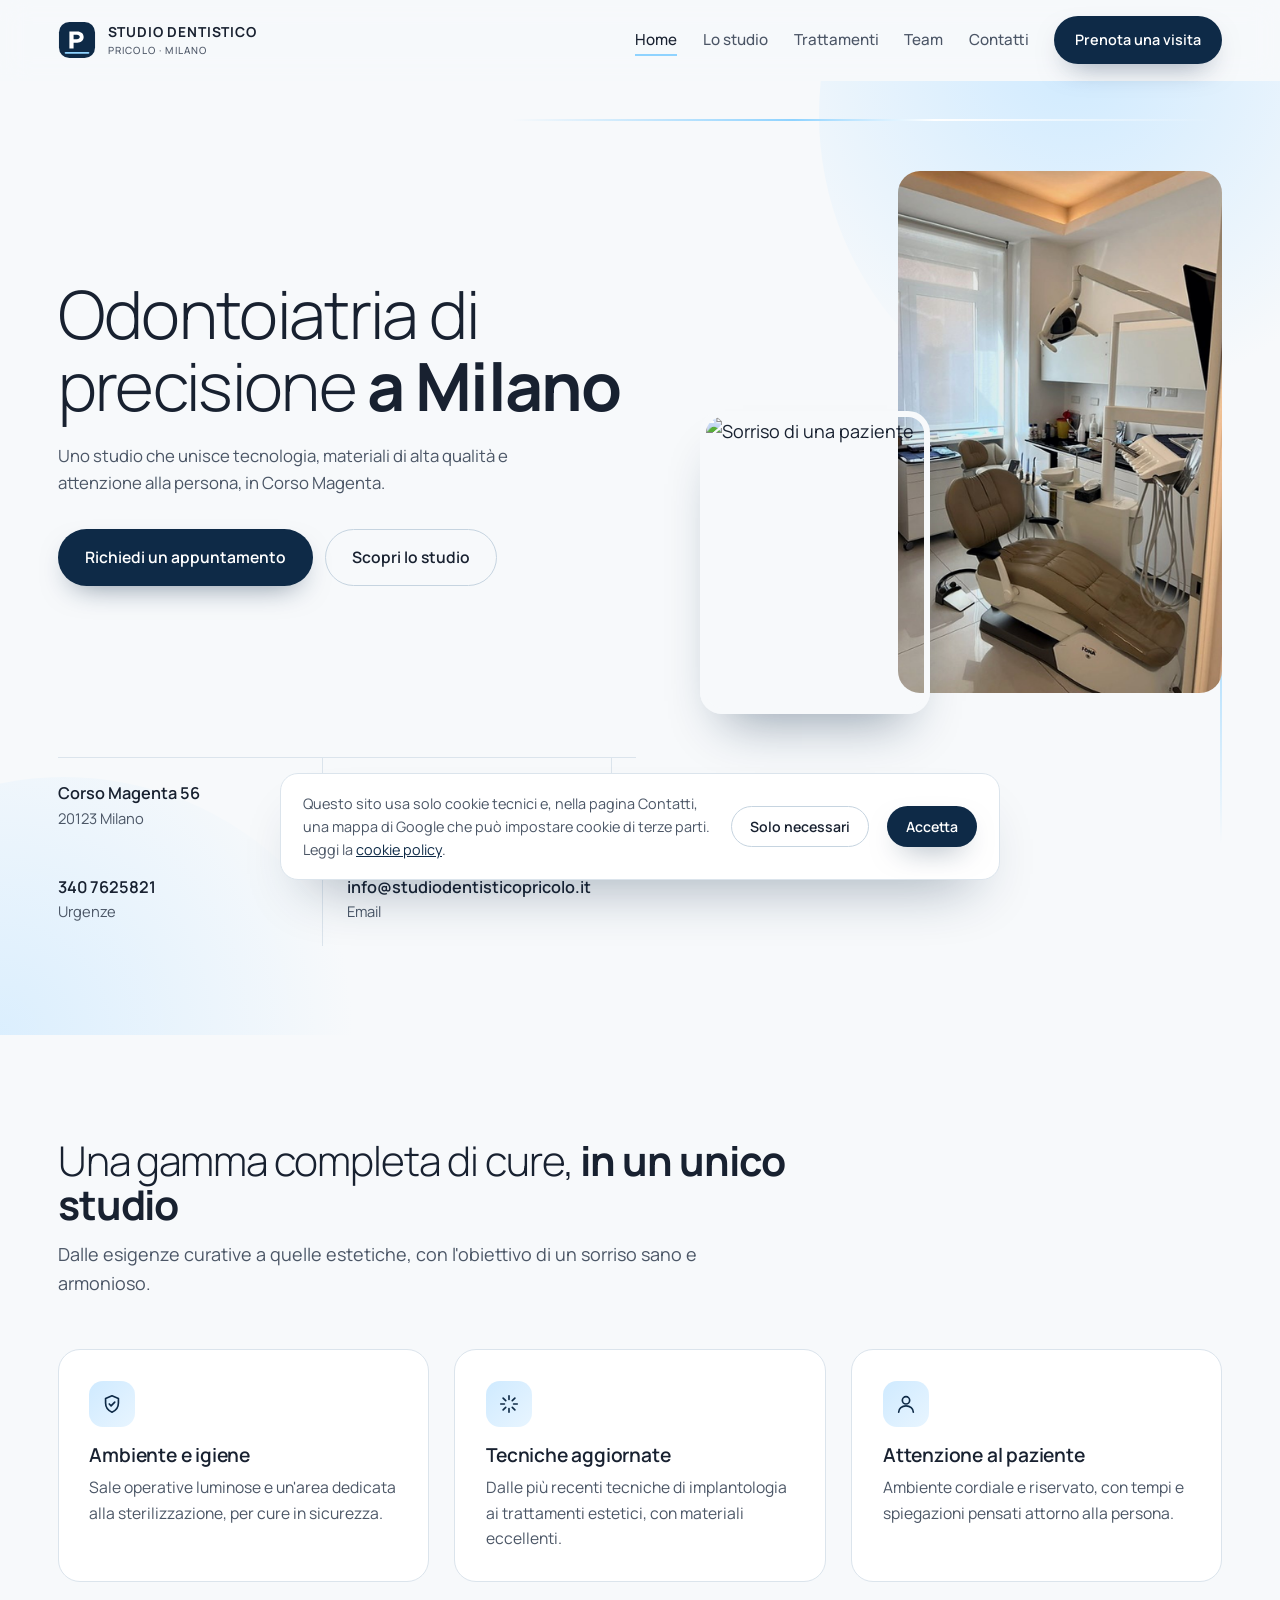
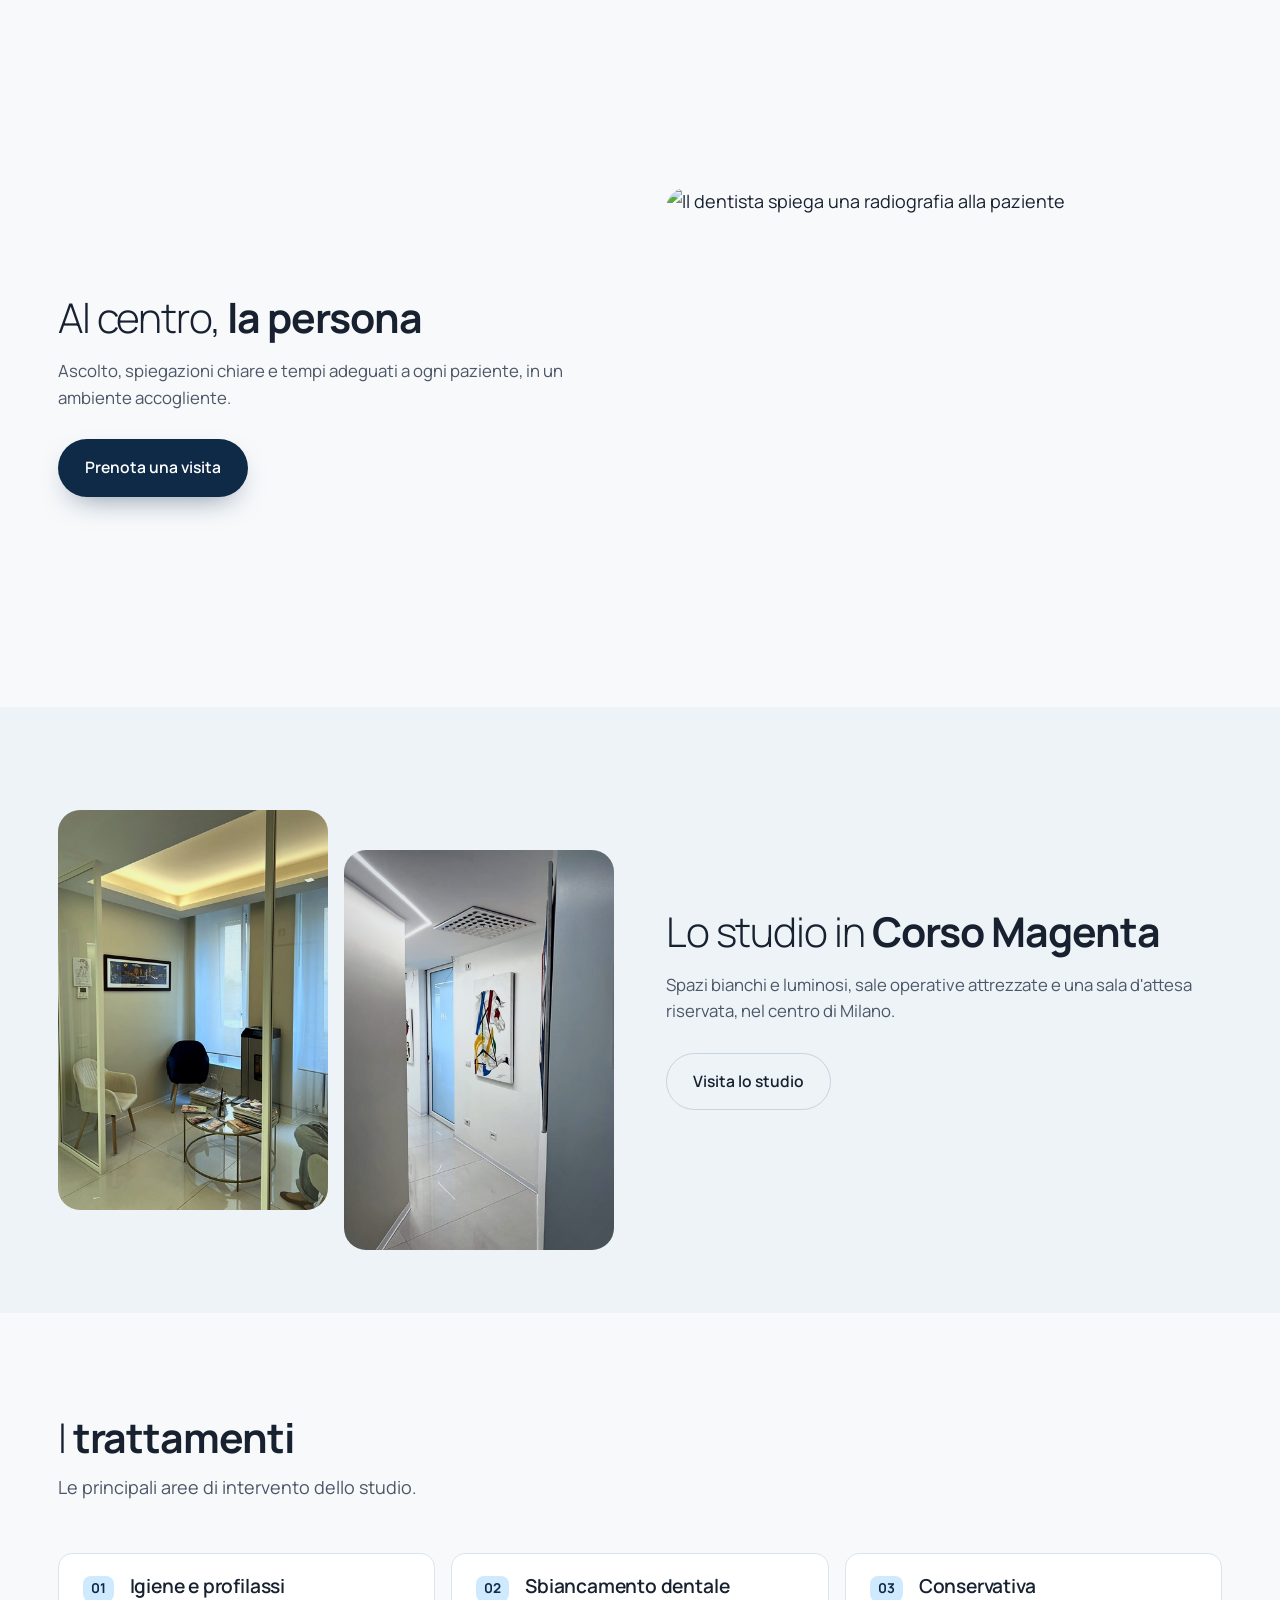
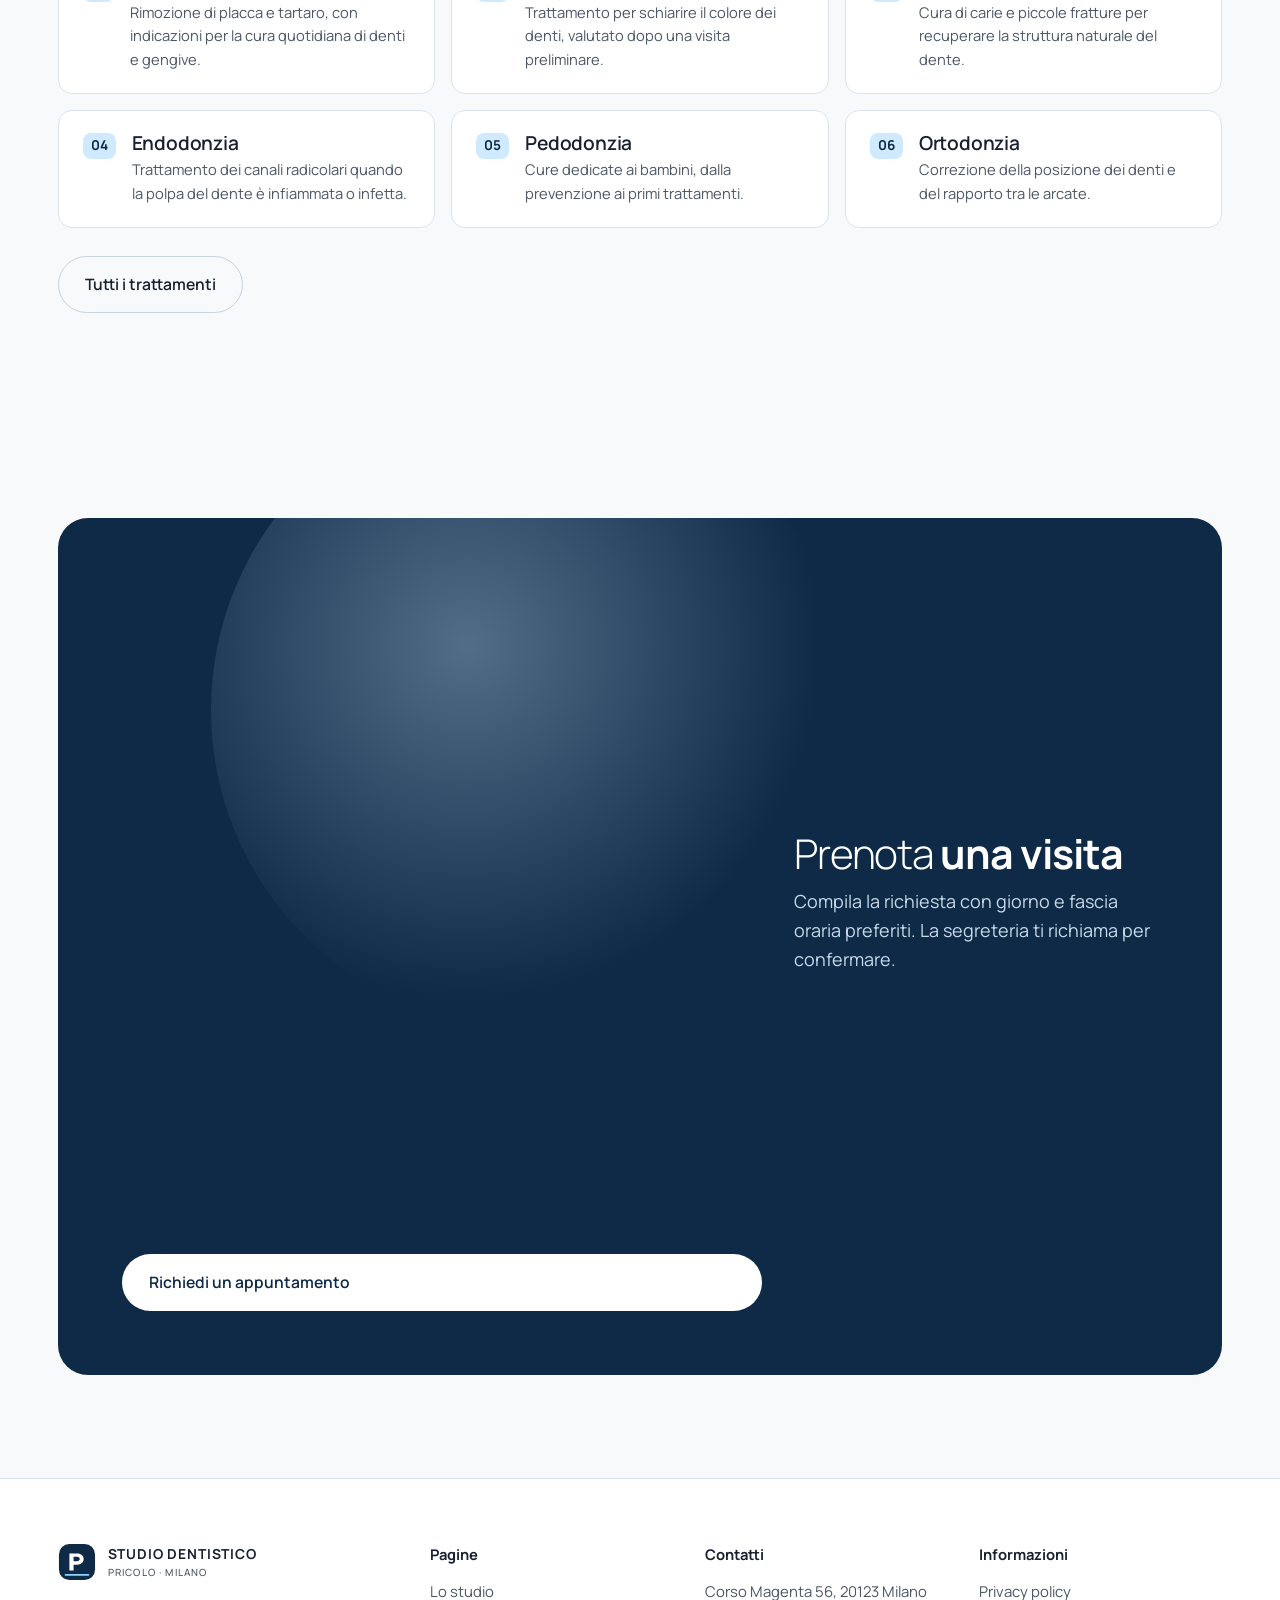
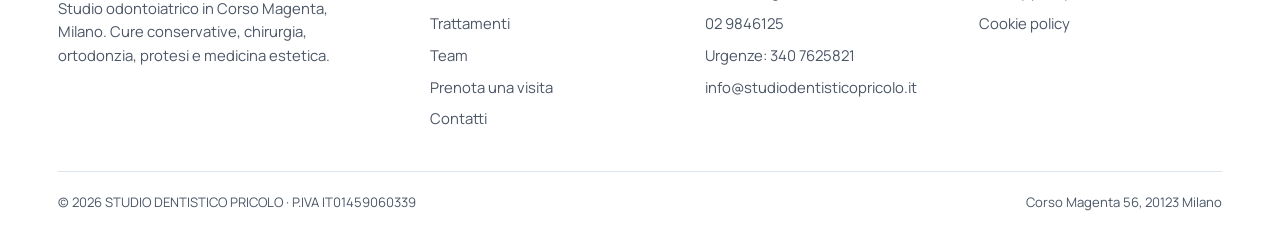
==== commit 658aff45: "Add files via upload" ====
--- a/index.html
+++ b/index.html
@@ -5,8 +5,8 @@
 <meta name="viewport" content="width=device-width, initial-scale=1">
 <title>Studio Dentistico Pricolo · Dentista in Corso Magenta, Milano</title>
 <meta name="description" content="Studio odontoiatrico a Milano, Corso Magenta 56. Igiene, conservativa, implantologia, ortodonzia, protesi e medicina estetica.">
-<link rel="icon" type="image/svg+xml" href="assets/images/favicon.svg">
-<link rel="icon" type="image/png" sizes="32x32" href="assets/images/favicon-32.png">
+<link rel="icon" type="image/svg+xml" href="images/favicon.svg">
+<link rel="icon" type="image/png" sizes="32x32" href="images/favicon-32.png">
 <link rel="apple-touch-icon" href="images/apple-touch-icon.png">
 <link rel="preconnect" href="https://fonts.googleapis.com"><link rel="preconnect" href="https://fonts.gstatic.com" crossorigin>
 <link href="https://fonts.googleapis.com/css2?family=Manrope:wght@300;400;500;600;700&display=swap" rel="stylesheet">
@@ -240,7 +240,7 @@
 <div><h1>Odontoiatria di precisione <b>a Milano</b></h1>
 <p class="sub">Uno studio che unisce tecnologia, materiali di alta qualità e attenzione alla persona, in Corso Magenta.</p>
 <div class="btns"><a class="btn primary" href="prenota.html">Richiedi un appuntamento</a><a class="btn ghost" href="studio.html">Scopri lo studio</a></div></div>
-<div class="pic"><img class="p1" src="assets/images/studio-riunito.jpg" alt="Sala operativa dello studio"><img class="p2" src="assets/images/sorriso-1.jpg" alt="Paziente sorridente"></div>
+<div class="pic"><img class="p1" src="images/studio-riunito.jpg" alt="Sala operativa dello studio"><img class="p2" src="images/sorriso.jpg" alt="Sorriso di una paziente"></div>
 </div>
 <div class="wrap" style="margin-top:clamp(40px,5vw,72px)"><div class="strip"><div><em>Corso Magenta 56</em>20123 Milano</div><div><em>02 9846125</em>Segreteria</div><div><em>340 7625821</em>Urgenze</div><div><em data-email></em>Email</div></div></div>
 </section>
@@ -257,11 +257,11 @@
 <div class="split">
 <div class="reveal"><h2>Al centro, <b>la persona</b></h2><p class="lead">Ascolto, spiegazioni chiare e tempi adeguati a ogni paziente, in un ambiente accogliente.</p>
 <a class="btn primary" href="prenota.html" style="margin-top:28px">Prenota una visita</a></div>
-<div class="stack reveal d1"><img src="assets/images/sorriso-2.jpg" alt="Sorriso di una paziente"><img src="assets/images/sorriso-3.jpg" alt="Sorriso di un paziente"></div>
+<img class="reveal d1" src="images/visita.jpg" alt="Il dentista spiega una radiografia alla paziente" style="aspect-ratio:4/3">
 </div></div></section>
 <section class="section alt"><div class="wrap">
 <div class="split">
-<div class="stack reveal"><img src="assets/images/sala-attesa.jpg" alt="Sala d'attesa"><img src="assets/images/corridoio-quadro.jpg" alt="Corridoio con opere d'arte"></div>
+<div class="stack reveal"><img src="images/sala-attesa.jpg" alt="Sala d'attesa"><img src="images/corridoio-quadro.jpg" alt="Corridoio con opere d'arte"></div>
 <div class="reveal d1"><h2>Lo studio in <b>Corso Magenta</b></h2><p class="lead">Spazi bianchi e luminosi, sale operative attrezzate e una sala d'attesa riservata, nel centro di Milano.</p>
 <a class="btn ghost" href="studio.html" style="margin-top:28px">Visita lo studio</a></div>
 </div></div></section>
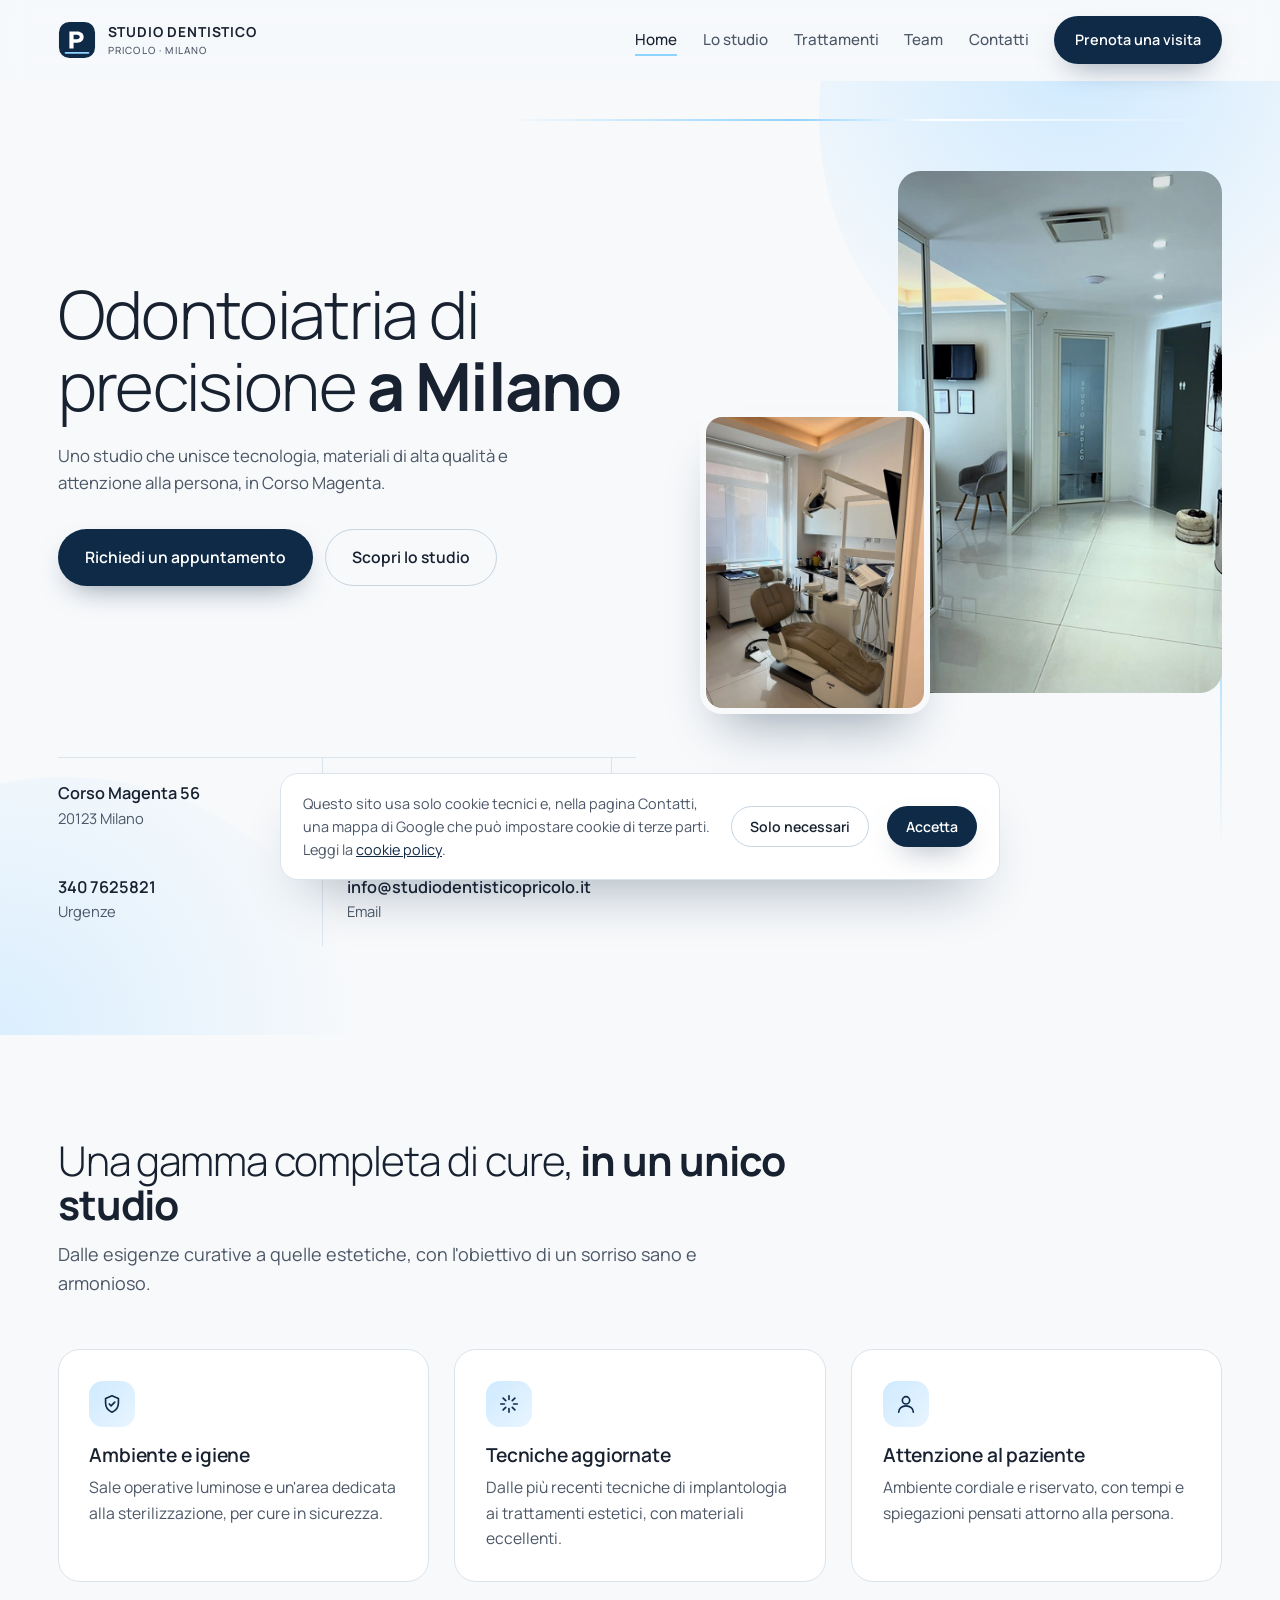
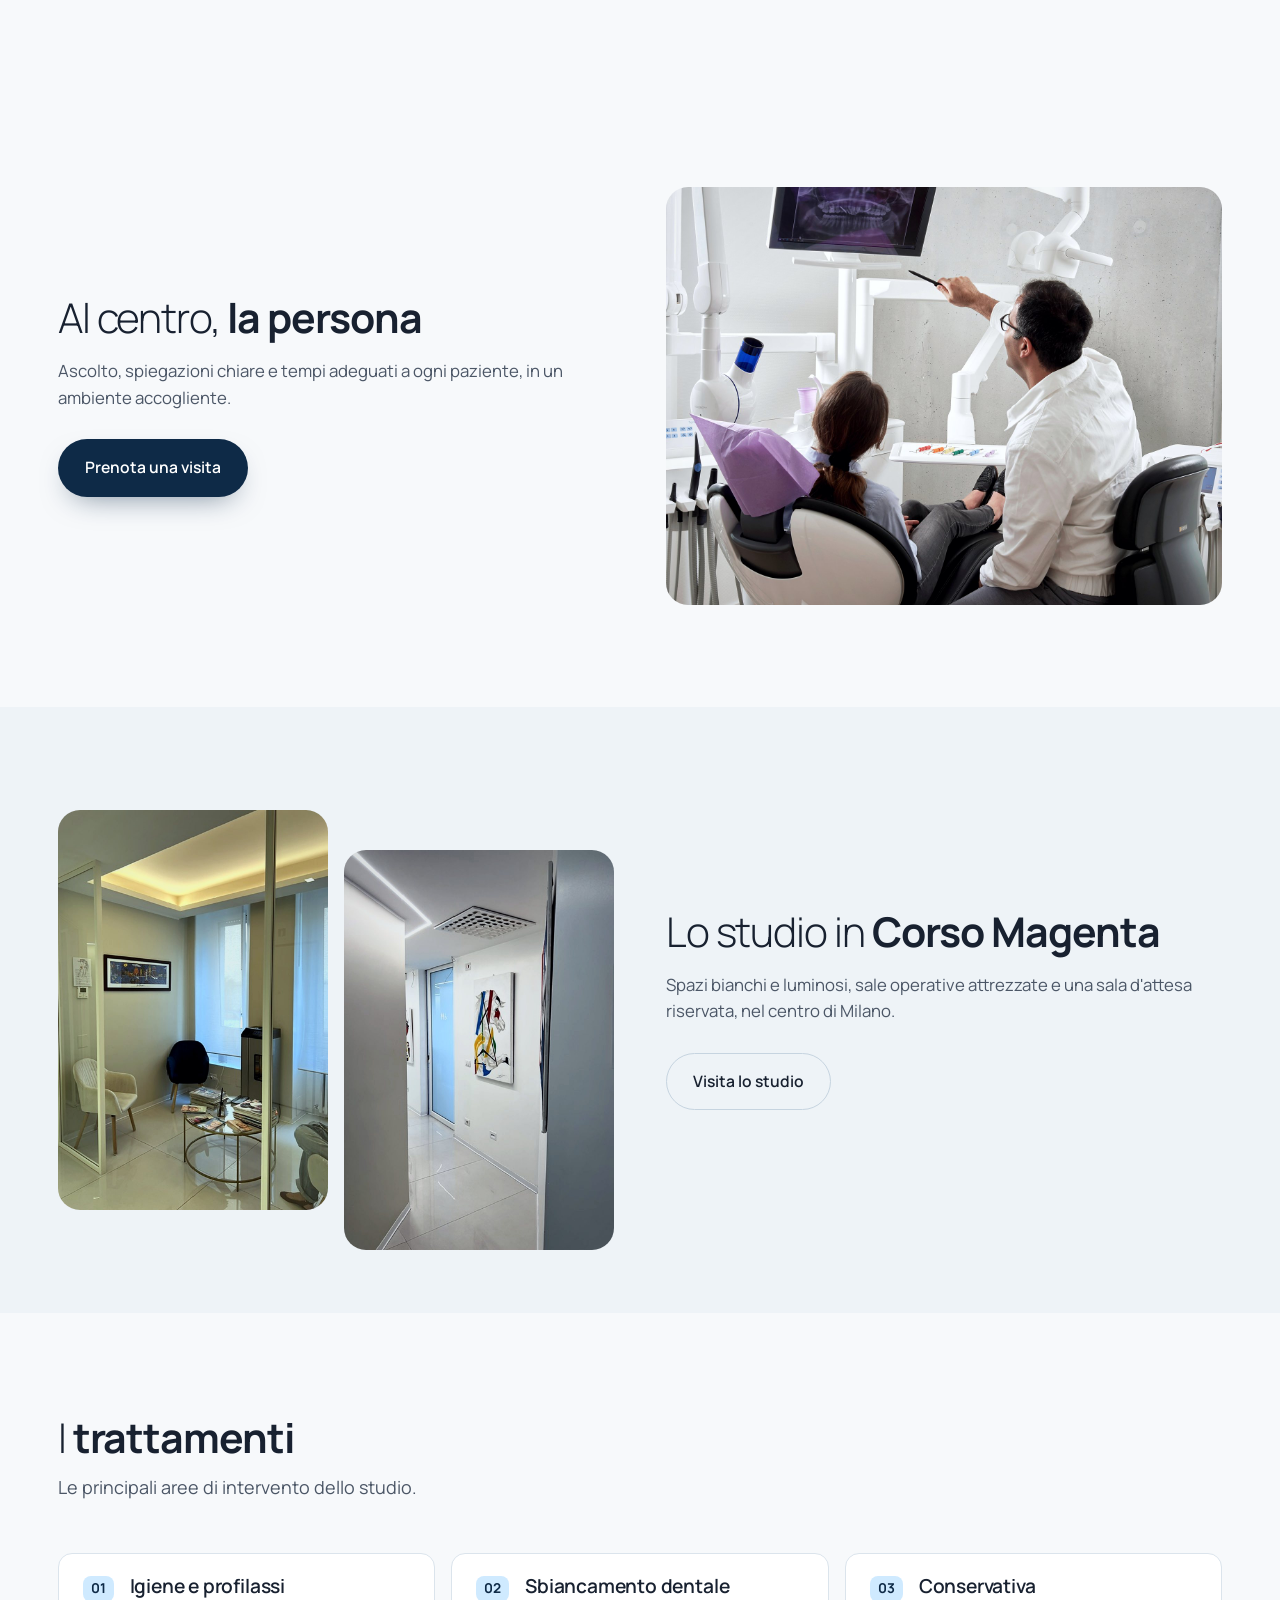
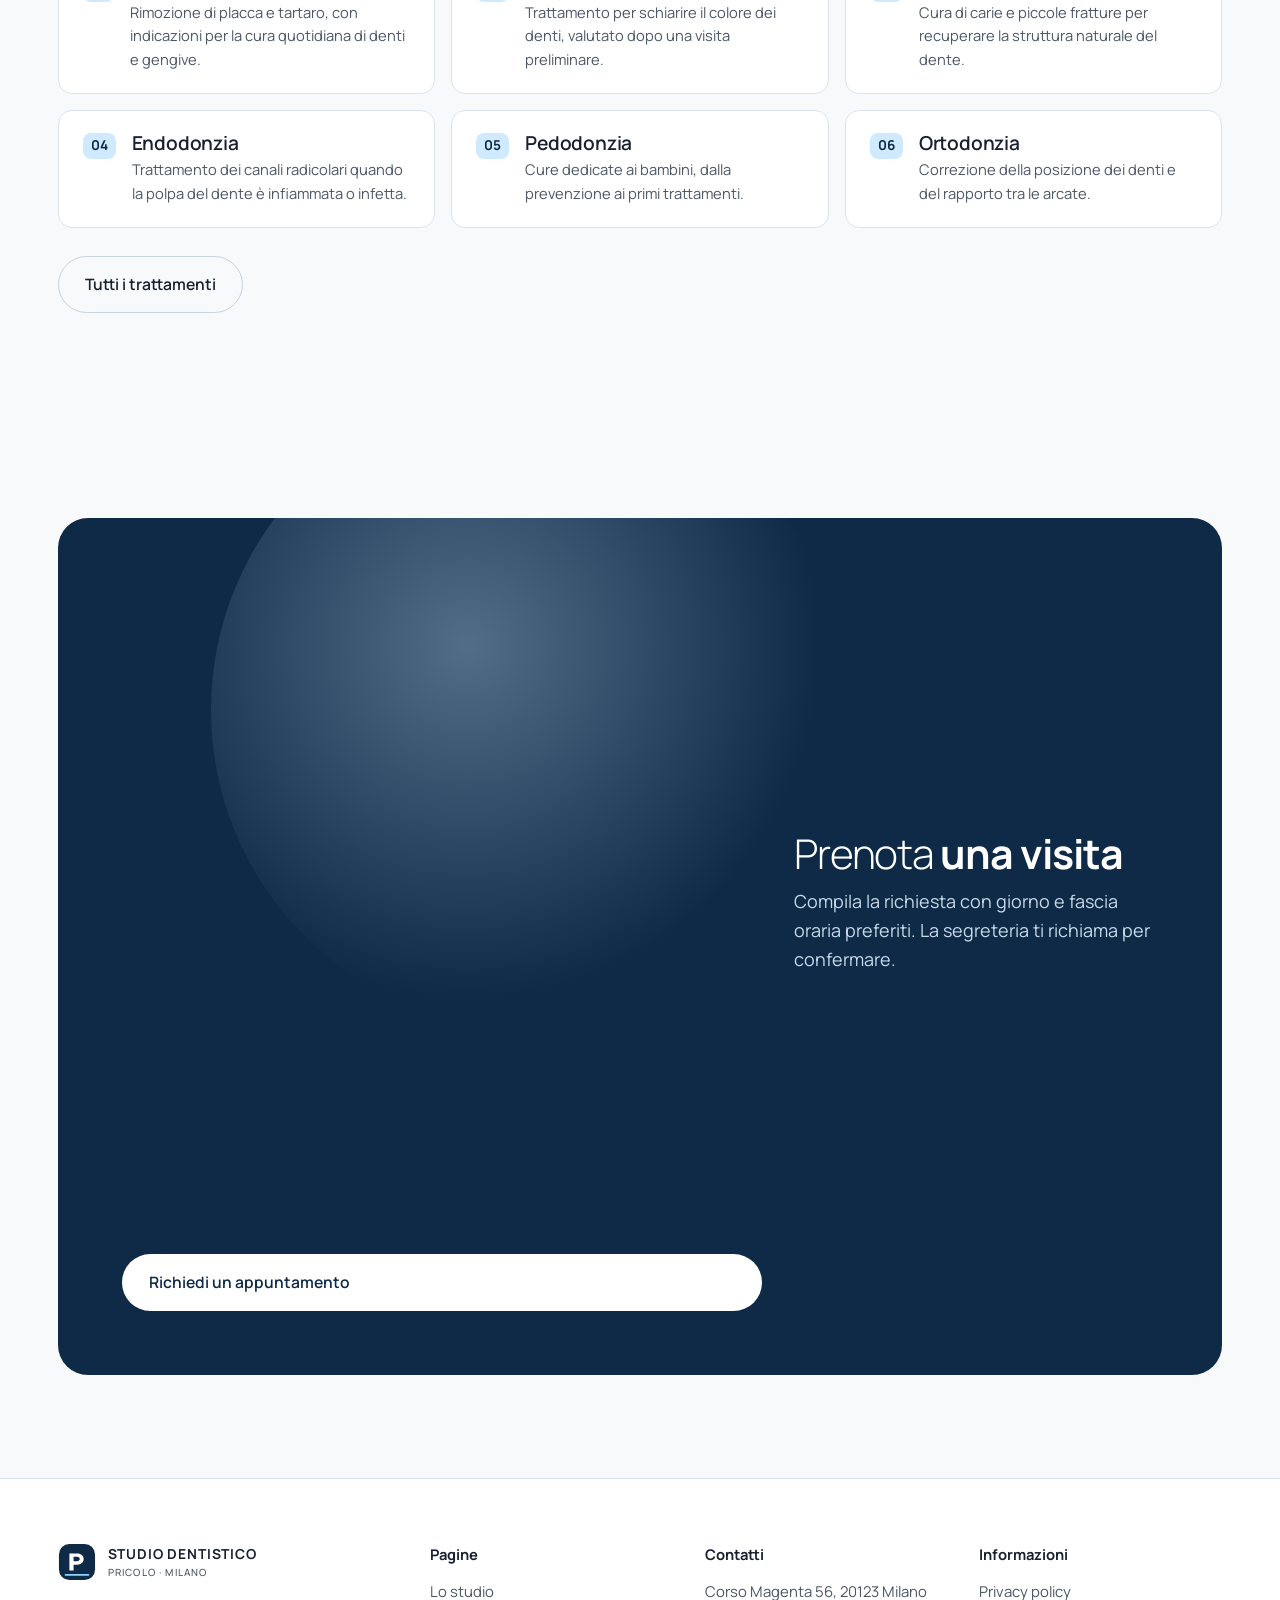
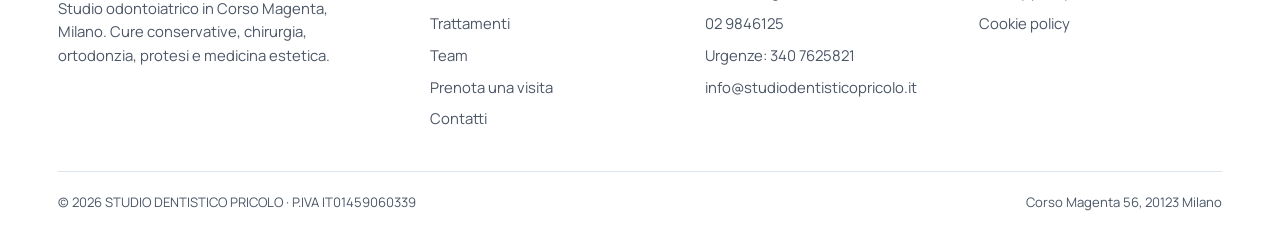
==== commit e62805c5: "Update index.html" ====
--- a/index.html
+++ b/index.html
@@ -240,7 +240,7 @@
 <div><h1>Odontoiatria di precisione <b>a Milano</b></h1>
 <p class="sub">Uno studio che unisce tecnologia, materiali di alta qualità e attenzione alla persona, in Corso Magenta.</p>
 <div class="btns"><a class="btn primary" href="prenota.html">Richiedi un appuntamento</a><a class="btn ghost" href="studio.html">Scopri lo studio</a></div></div>
-<div class="pic"><img class="p1" src="images/studio-riunito.jpg" alt="Sala operativa dello studio"><img class="p2" src="images/sorriso.jpg" alt="Sorriso di una paziente"></div>
+<div class="pic"><img class="p1" src="images/reception.jpg" alt="Sala operativa dello studio"><img class="p2" src="images/studio-riunito.jpg" alt="Sala dello studio"></div>
 </div>
 <div class="wrap" style="margin-top:clamp(40px,5vw,72px)"><div class="strip"><div><em>Corso Magenta 56</em>20123 Milano</div><div><em>02 9846125</em>Segreteria</div><div><em>340 7625821</em>Urgenze</div><div><em data-email></em>Email</div></div></div>
 </section>
@@ -383,4 +383,4 @@
 </script>
 <!-- SCRIPT:END -->
 </body>
-</html>+</html>
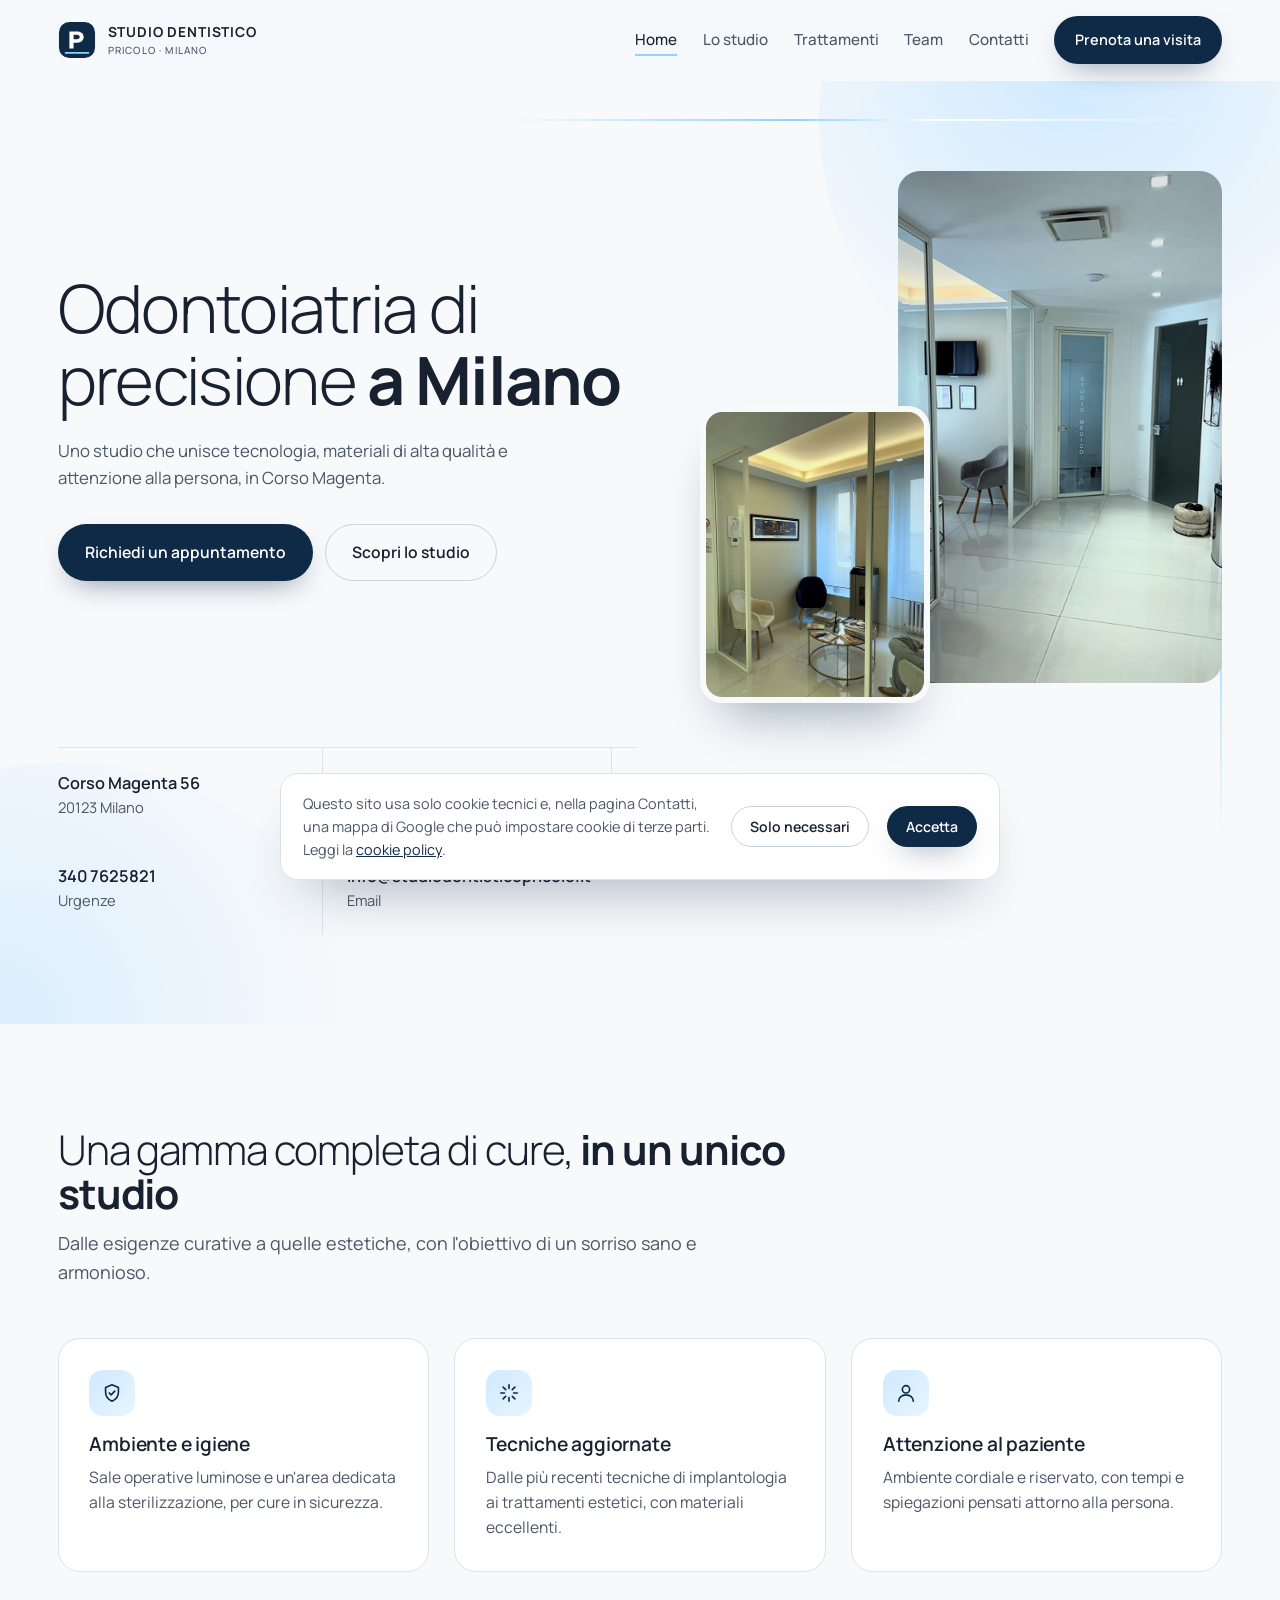
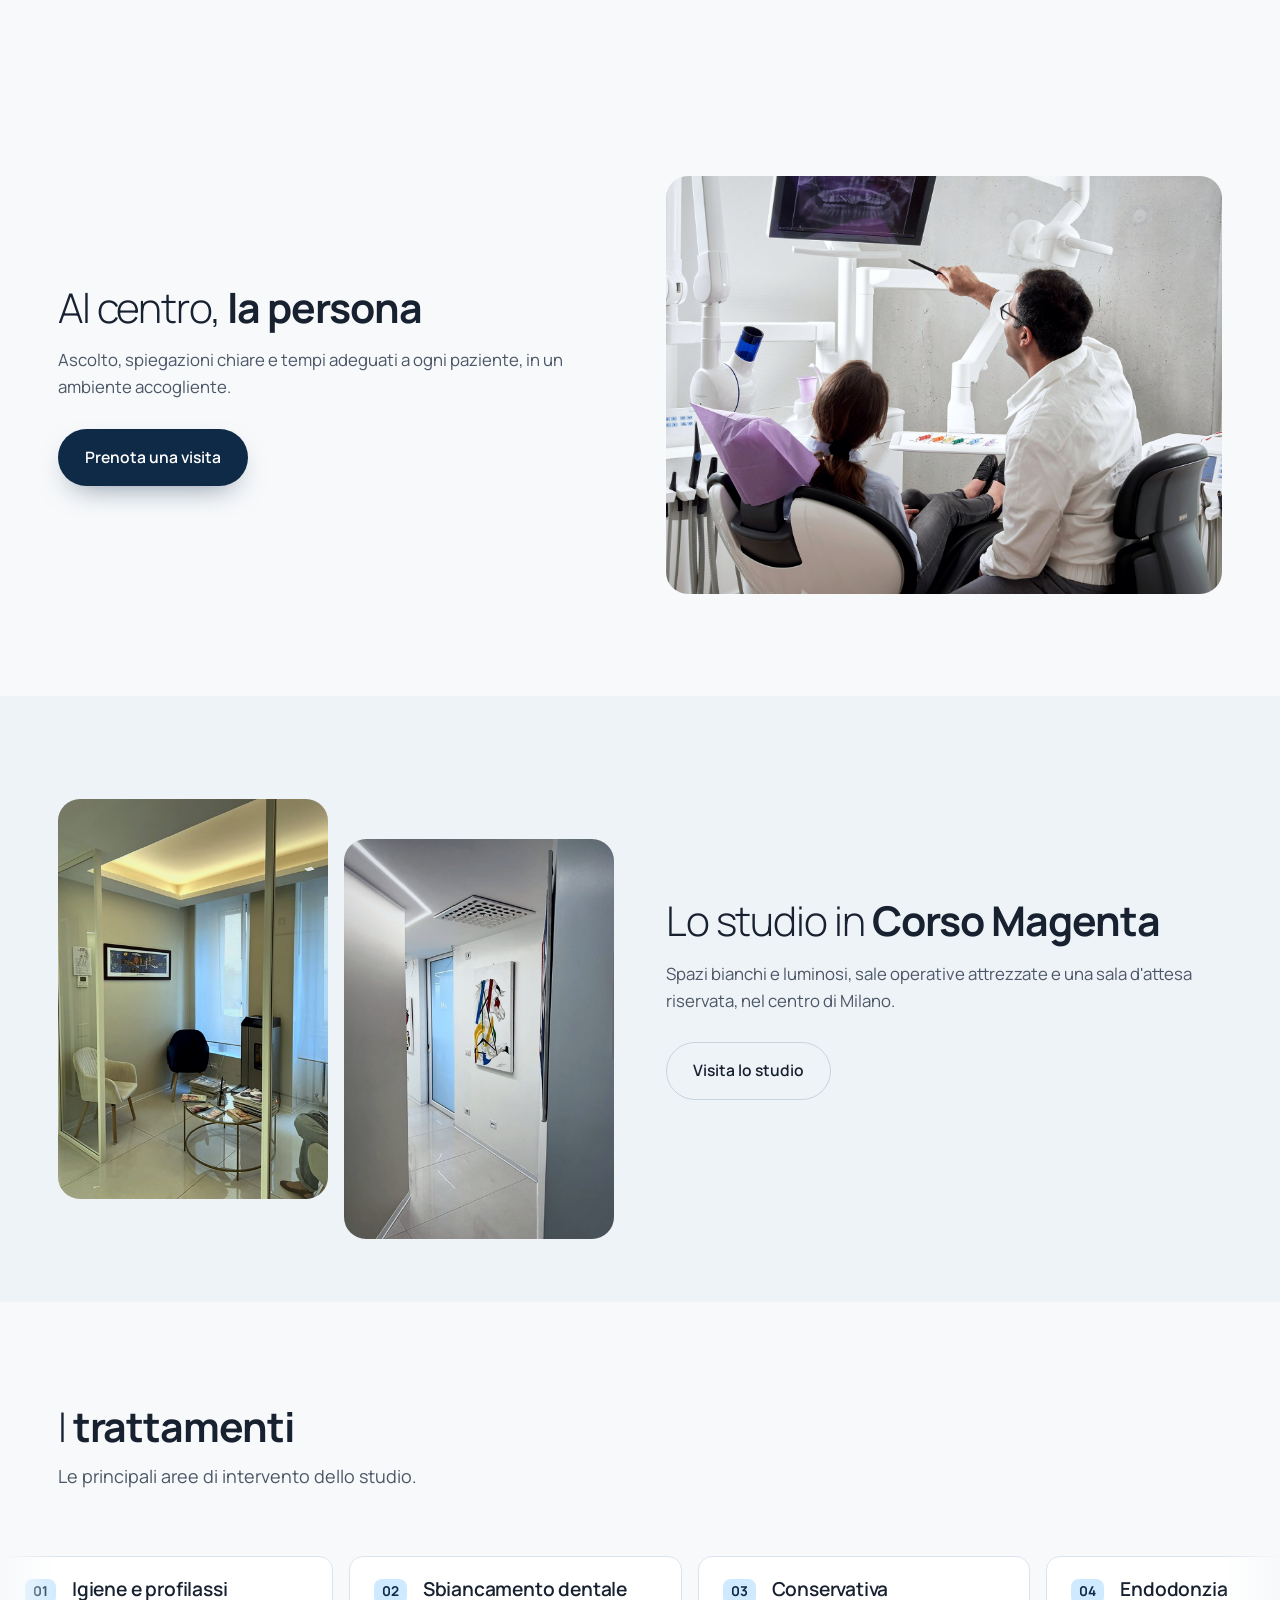
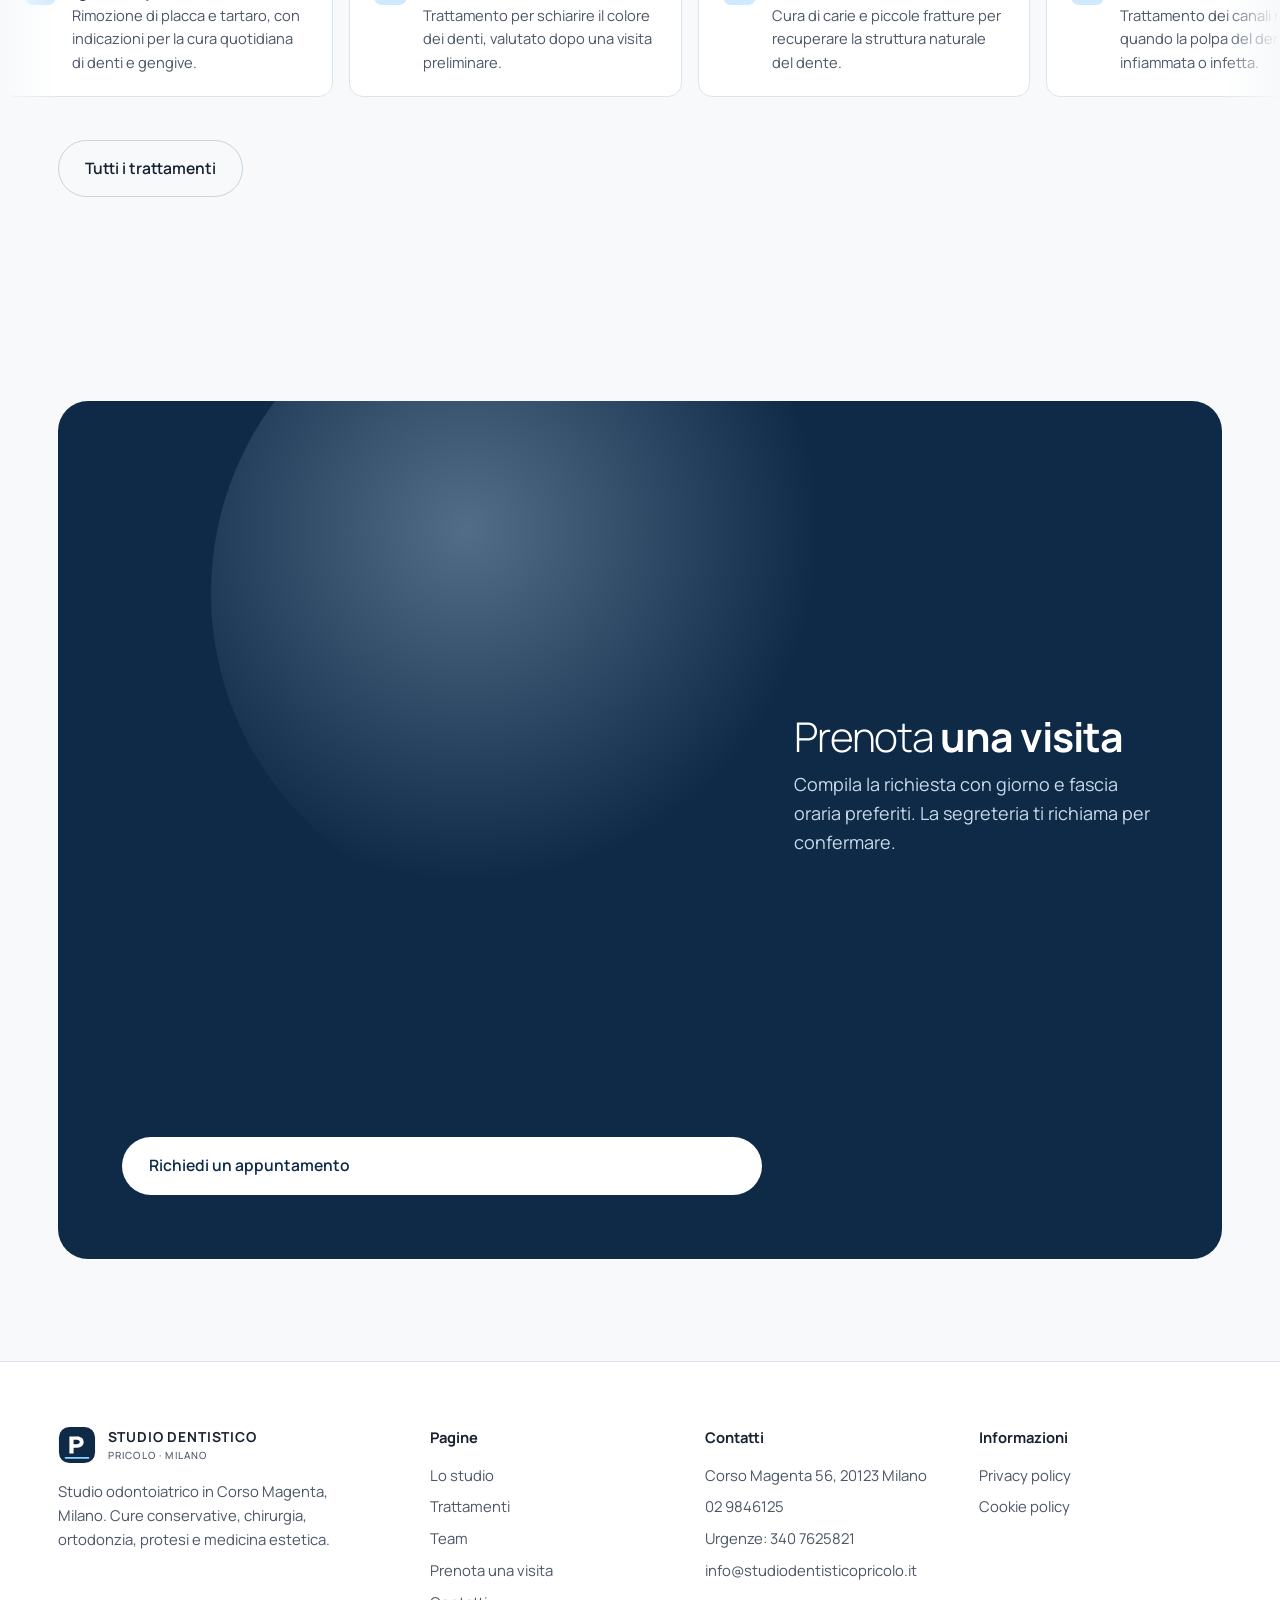
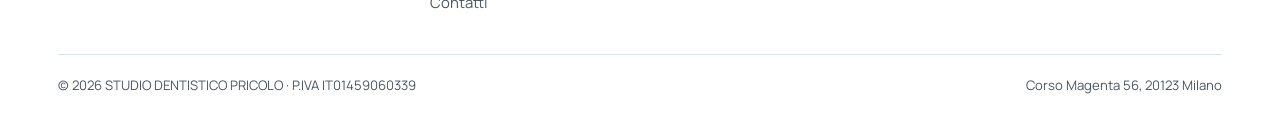
==== commit 259770aa: "Add files via upload" ====
--- a/index.html
+++ b/index.html
@@ -48,7 +48,8 @@
 ::selection{background:var(--sky2)}
 
 /* Header */
-.header{position:sticky;top:0;z-index:50;backdrop-filter:blur(14px);-webkit-backdrop-filter:blur(14px);background:rgba(247,249,251,.78);border-bottom:1px solid transparent;transition:border-color .3s}
+.header{position:sticky;top:0;z-index:50;border-bottom:1px solid transparent;transition:border-color .3s}
+.header::before{content:"";position:absolute;inset:0;z-index:-1;background:rgba(247,249,251,.78);backdrop-filter:blur(14px);-webkit-backdrop-filter:blur(14px)}
 .header.scrolled{border-bottom-color:var(--line)}
 .header .wrap{display:flex;align-items:center;justify-content:space-between;min-height:80px;gap:24px}
 .logo{display:flex;align-items:center;gap:12px;font-weight:700;letter-spacing:.06em;font-size:.86rem;text-transform:uppercase;white-space:nowrap}
@@ -64,10 +65,11 @@
 .burger span{width:24px;height:2px;background:var(--ink);transition:.3s;display:block}
 @media(max-width:960px){
   .burger{display:flex}
-  .nav{position:fixed;inset:80px 0 0 0;background:var(--bg);flex-direction:column;align-items:flex-start;padding:28px var(--gutter);gap:22px;font-size:1.25rem;transform:translateX(100%);transition:transform .35s ease;overflow:auto}
+  .nav{position:fixed;top:80px;left:0;right:0;bottom:0;height:calc(100vh - 80px);height:calc(100dvh - 80px);z-index:60;background:var(--bg);flex-direction:column;align-items:flex-start;padding:28px var(--gutter);gap:22px;font-size:1.25rem;transform:translateX(100%);transition:transform .35s ease;overflow:auto}
   .nav.open{transform:none}
   .nav .btn{margin-top:10px;font-size:1rem}
   body.menu-open{overflow:hidden}
+  body.menu-open .header::before{background:var(--bg)}
   .burger.open span:nth-child(1){transform:translateY(8px) rotate(45deg)}
   .burger.open span:nth-child(2){opacity:0}
   .burger.open span:nth-child(3){transform:translateY(-8px) rotate(-45deg)}
@@ -78,7 +80,7 @@
 .hero .wrap{display:grid;grid-template-columns:minmax(0,1.05fr) minmax(0,.95fr);gap:clamp(32px,5vw,80px);align-items:center;position:relative;z-index:1}
 .hero .sub{margin-top:22px;font-size:clamp(1.05rem,1.2vw,1.25rem);color:var(--ink2);max-width:46ch}
 .hero .btns{margin-top:32px;display:flex;gap:12px;flex-wrap:wrap}
-.hero .pic{position:relative;aspect-ratio:1/1;max-height:600px}
+.hero .pic{position:relative;height:min(600px,40vw)}
 .hero .pic img{position:absolute;object-fit:cover;border-radius:var(--r)}
 .hero .p1{width:62%;height:100%;right:0;top:0}
 .hero .p2{width:44%;height:58%;left:0;bottom:-4%;box-shadow:0 30px 50px -25px rgba(14,42,71,.45);border:6px solid var(--bg)}
@@ -91,7 +93,7 @@
 .strip>div{padding:22px 24px 22px 0;margin-right:24px;border-right:1px solid var(--line);font-size:.92rem;color:var(--ink2)}
 .strip>div:last-child{border:0}
 .strip em{display:block;font-style:normal;color:var(--ink);font-weight:600;font-size:1.02rem}
-@media(max-width:820px){.beam{display:none}.hero .wrap{grid-template-columns:1fr}.hero .pic{aspect-ratio:4/3;max-height:420px}.strip>div{border:0;margin:0;padding:12px 0}}
+@media(max-width:820px){.beam{display:none}.hero .wrap{grid-template-columns:1fr}.hero .pic{height:auto;margin-bottom:8px}.hero .pic img{position:relative;display:block}.hero .p1{width:64%;height:clamp(260px,78vw,460px);margin-left:auto;right:auto;top:auto}.hero .p1{width:68%}.hero .p2{width:46%;height:clamp(190px,56vw,330px);bottom:auto;left:auto;margin-top:clamp(-260px,-42vw,-150px)}.strip>div{border:0;margin:0;padding:12px 0}}
 @media(prefers-reduced-motion:reduce){.glow{animation:none}.reveal{opacity:1;transform:none}}
 
 /* Page hero (pagine interne) */
@@ -224,6 +226,15 @@
 .person.open .plus{transform:rotate(45deg);background:var(--sky2)}
 @media(prefers-reduced-motion:reduce){.person,.bio,.plus{transition:none}}
 
+/* Trattamenti: carosello orizzontale automatico */
+.marquee{position:relative;overflow:hidden;padding-block:14px;margin-inline:calc(-1 * var(--gutter));-webkit-mask-image:linear-gradient(90deg,transparent,#000 var(--gutter),#000 calc(100% - var(--gutter)),transparent);mask-image:linear-gradient(90deg,transparent,#000 var(--gutter),#000 calc(100% - var(--gutter)),transparent)}
+.marquee .tlist{display:flex;flex-wrap:nowrap;gap:0;width:max-content;animation:marquee var(--dur,60s) linear infinite;will-change:transform}
+.marquee .treat{width:clamp(260px,26vw,340px);flex:none;margin-right:16px;align-self:stretch}
+.marquee:hover .tlist,.marquee.paused .tlist{animation-play-state:paused}
+.marquee .treat:hover{border-color:var(--sky);transform:translateY(-6px);box-shadow:0 24px 44px -24px rgba(14,42,71,.4);background:linear-gradient(180deg,#fff,#f3f9ff)}
+@keyframes marquee{from{transform:translateX(0)}to{transform:translateX(-50%)}}
+@media(prefers-reduced-motion:reduce){.marquee{overflow-x:auto}.marquee .tlist{animation:none}}
+
 </style>
 <!-- STYLE:END -->
 </head>
@@ -240,7 +251,7 @@
 <div><h1>Odontoiatria di precisione <b>a Milano</b></h1>
 <p class="sub">Uno studio che unisce tecnologia, materiali di alta qualità e attenzione alla persona, in Corso Magenta.</p>
 <div class="btns"><a class="btn primary" href="prenota.html">Richiedi un appuntamento</a><a class="btn ghost" href="studio.html">Scopri lo studio</a></div></div>
-<div class="pic"><img class="p1" src="images/reception.jpg" alt="Sala operativa dello studio"><img class="p2" src="images/studio-riunito.jpg" alt="Sala dello studio"></div>
+<div class="pic"><img class="p1" src="images/reception.jpg" alt="Ingresso e accoglienza dello studio"><img class="p2" src="images/sala-attesa.jpg" alt="Sala d'attesa dello studio"></div>
 </div>
 <div class="wrap" style="margin-top:clamp(40px,5vw,72px)"><div class="strip"><div><em>Corso Magenta 56</em>20123 Milano</div><div><em>02 9846125</em>Segreteria</div><div><em>340 7625821</em>Urgenze</div><div><em data-email></em>Email</div></div></div>
 </section>
@@ -309,6 +320,30 @@
     if(href===here||(here==='index.html'&&href==='index.html')) a.classList.add('active');
   });
 
+  // Trattamenti: carosello orizzontale automatico
+  var SPEED=40*1.75; // pixel al secondo: velocita base 40, moltiplicata 1,75
+  document.querySelectorAll('.tlist').forEach(function(list){
+    if(list.closest('.marquee')) return;
+    var box=document.createElement('div');
+    box.className='marquee reveal';
+    list.parentNode.insertBefore(box,list);
+    box.appendChild(list);
+    var items=Array.prototype.slice.call(list.children);
+    items.forEach(function(it){ it.classList.remove('reveal','d1','d2','d3'); });
+    items.forEach(function(it){
+      var c=it.cloneNode(true);
+      c.setAttribute('aria-hidden','true');
+      list.appendChild(c);
+    });
+    function setDur(){ list.style.setProperty('--dur',(list.scrollWidth/2/SPEED)+'s'); }
+    setDur();
+    window.addEventListener('resize',setDur);
+    window.addEventListener('load',setDur);
+    var t;
+    box.addEventListener('touchstart',function(){ clearTimeout(t); box.classList.add('paused'); },{passive:true});
+    box.addEventListener('touchend',function(){ clearTimeout(t); t=setTimeout(function(){ box.classList.remove('paused'); },2500); },{passive:true});
+  });
+
   // Reveal allo scroll
   var els=document.querySelectorAll('.reveal');
   if('IntersectionObserver' in window){
@@ -383,4 +418,4 @@
 </script>
 <!-- SCRIPT:END -->
 </body>
-</html>
+</html>
